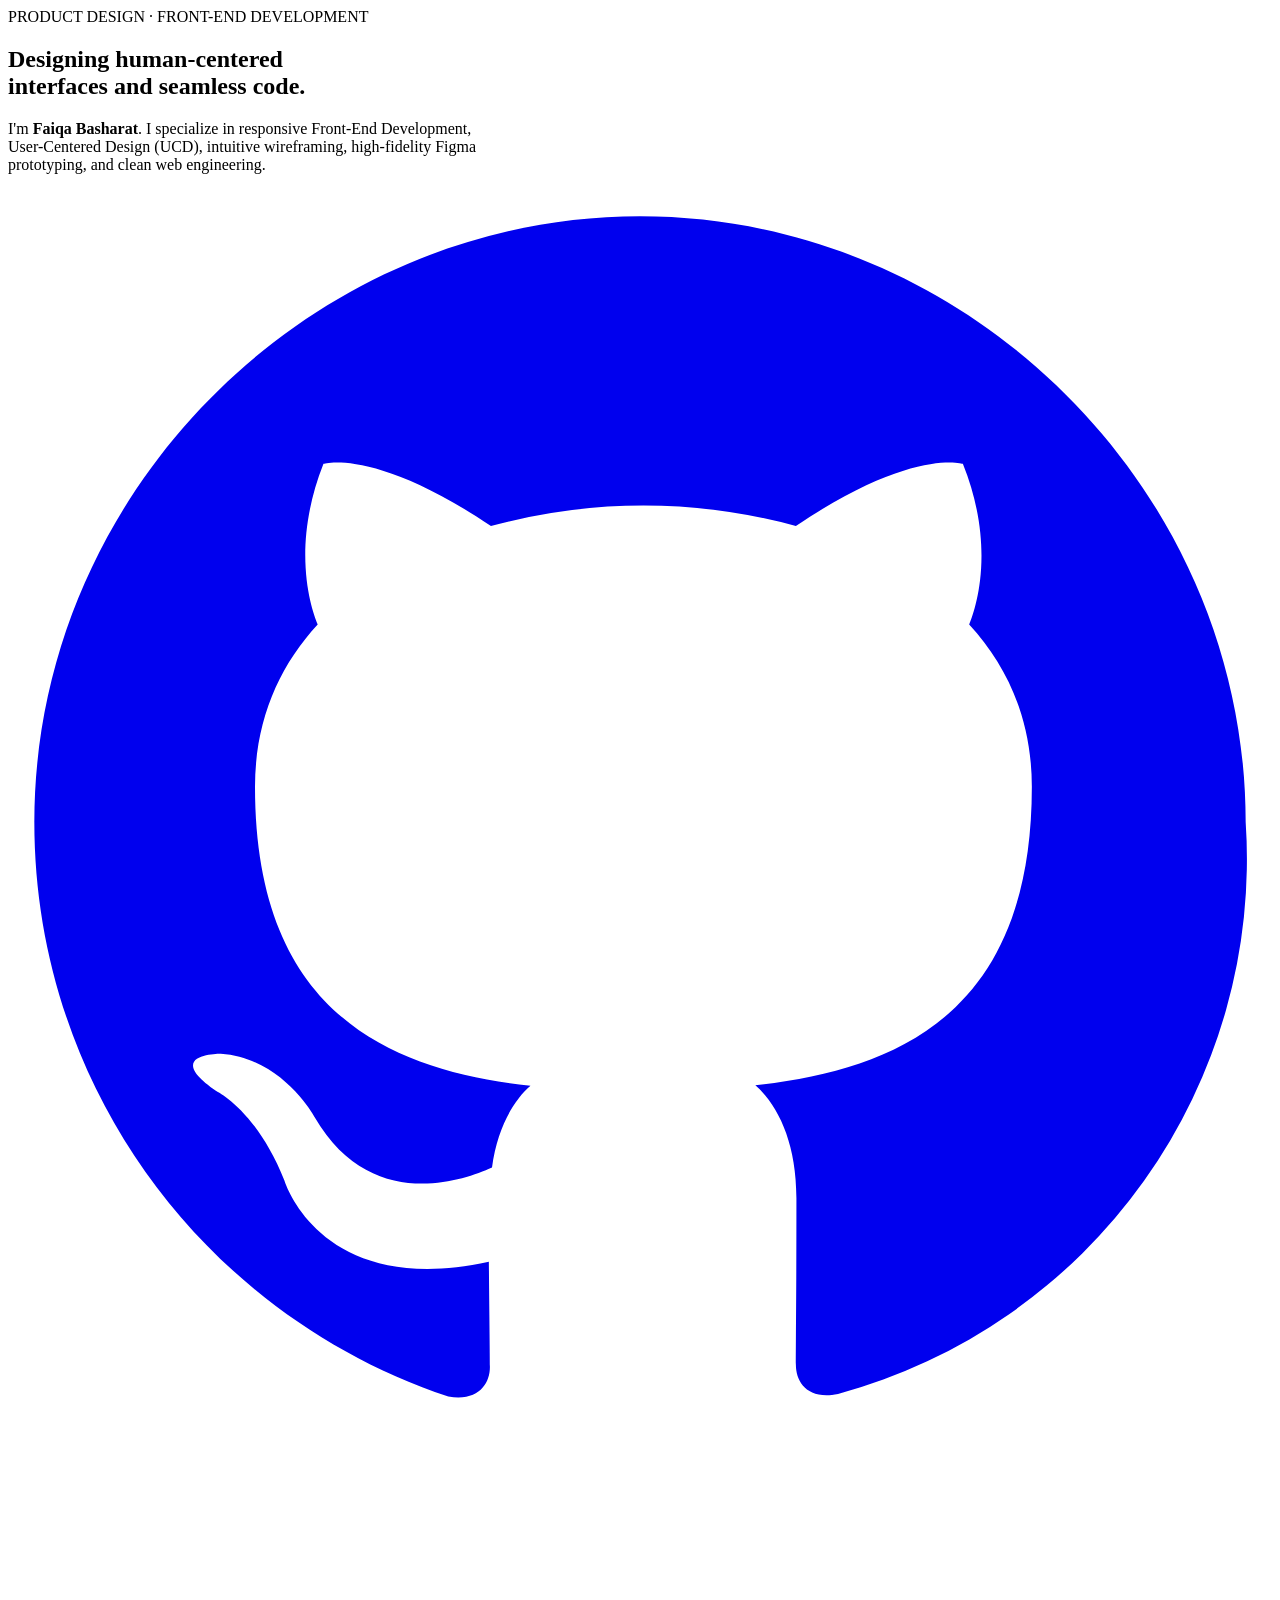
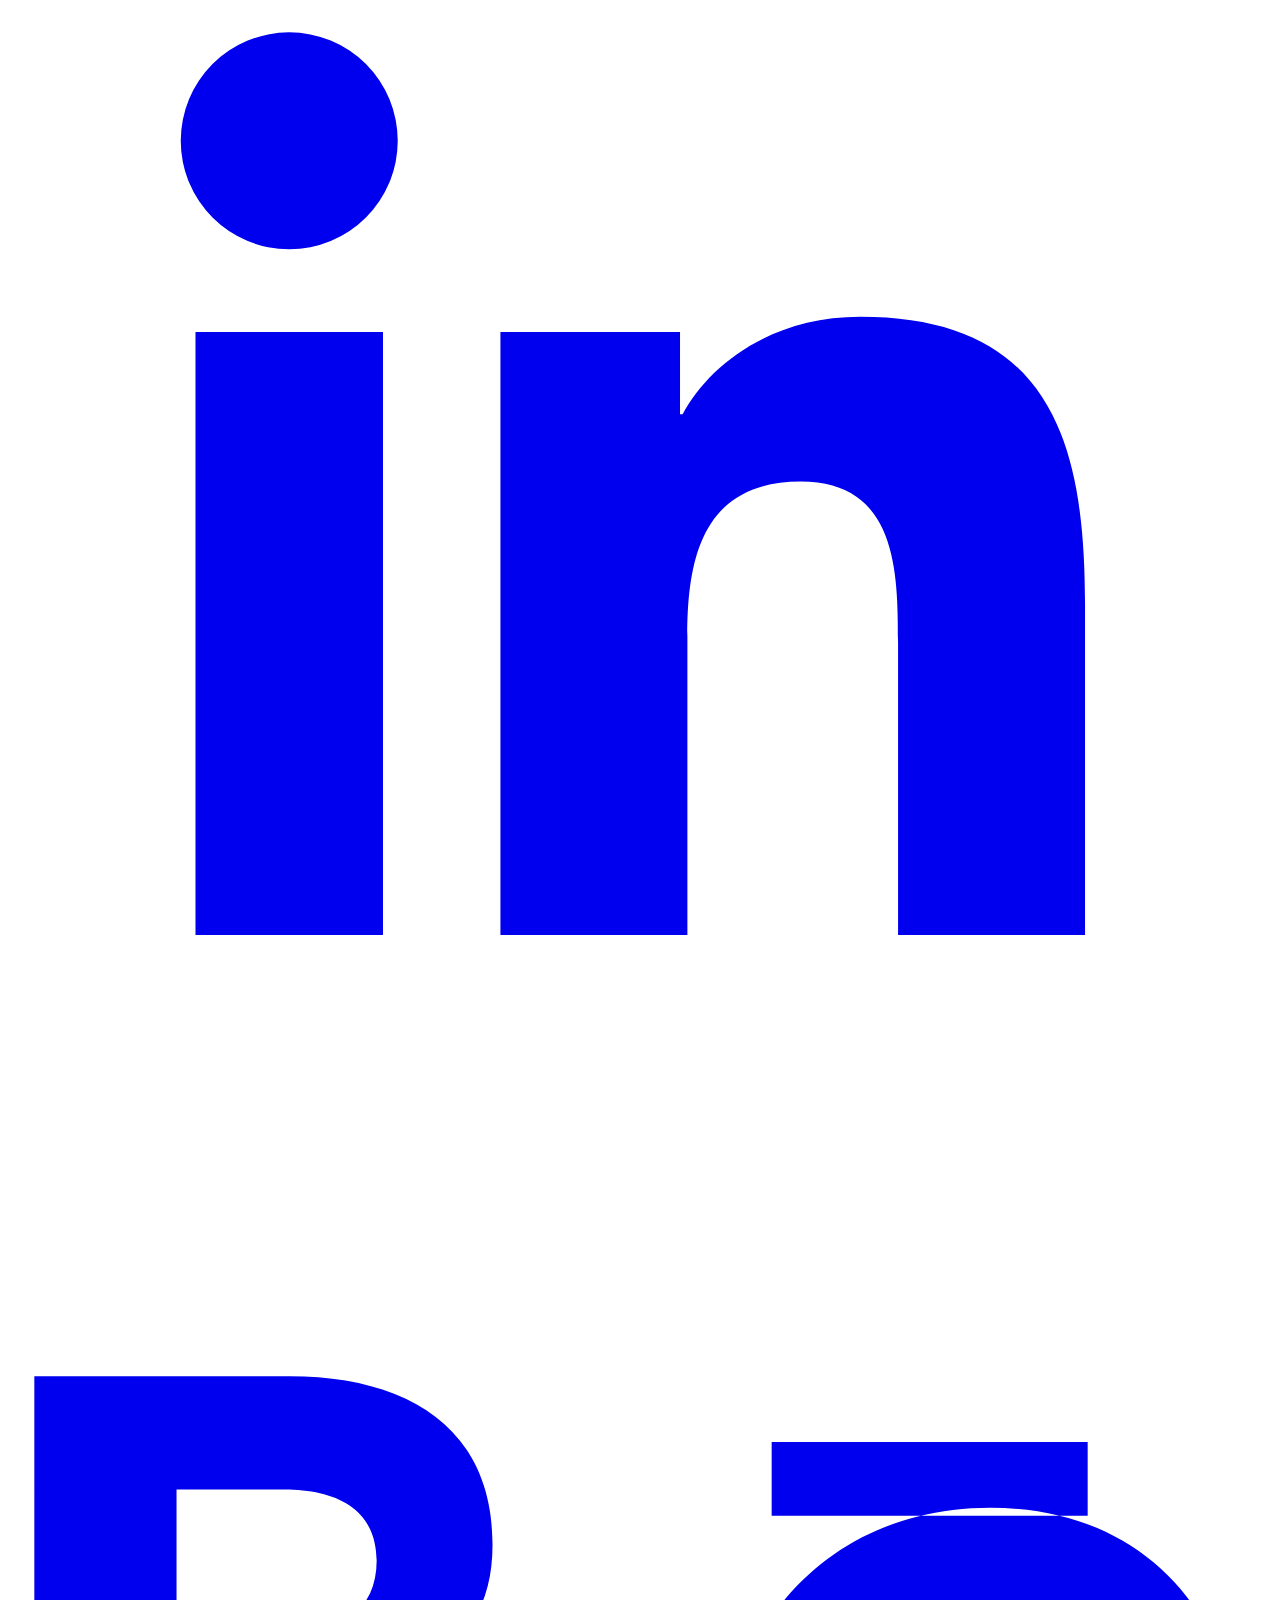
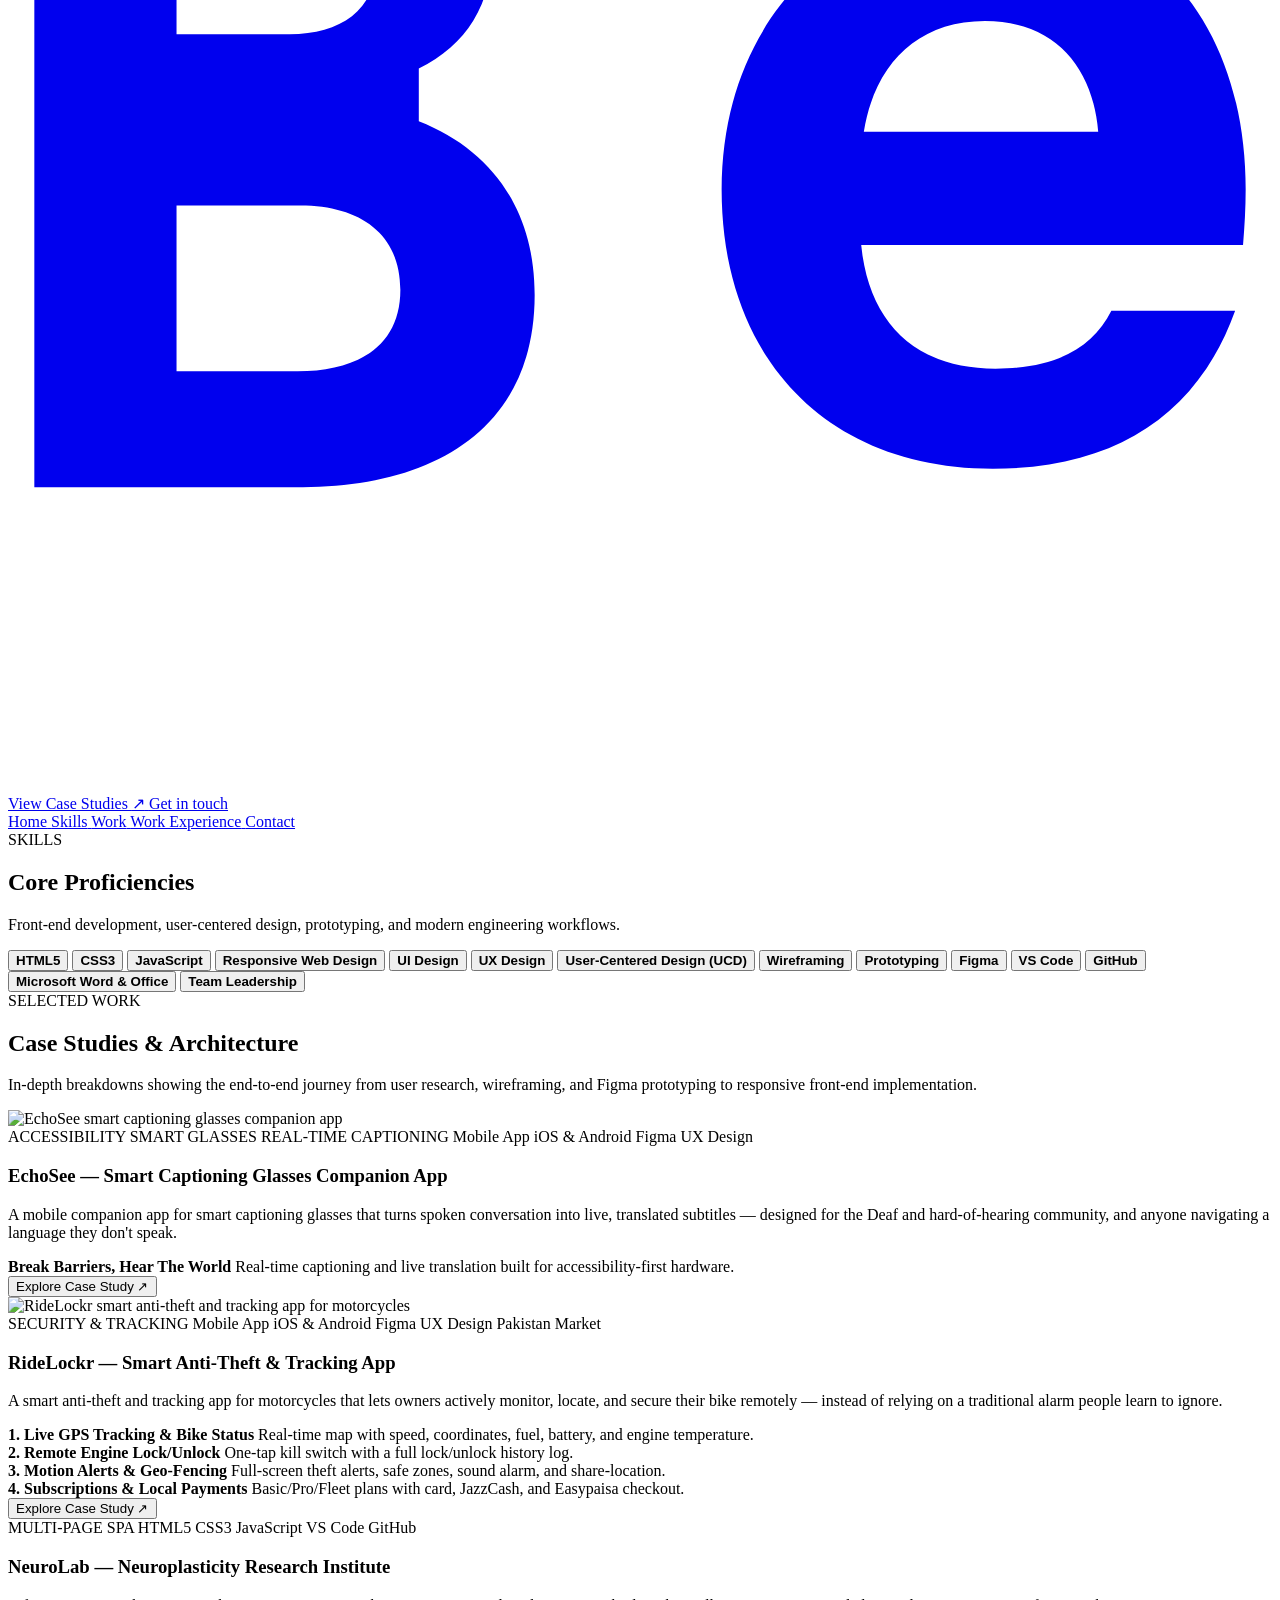
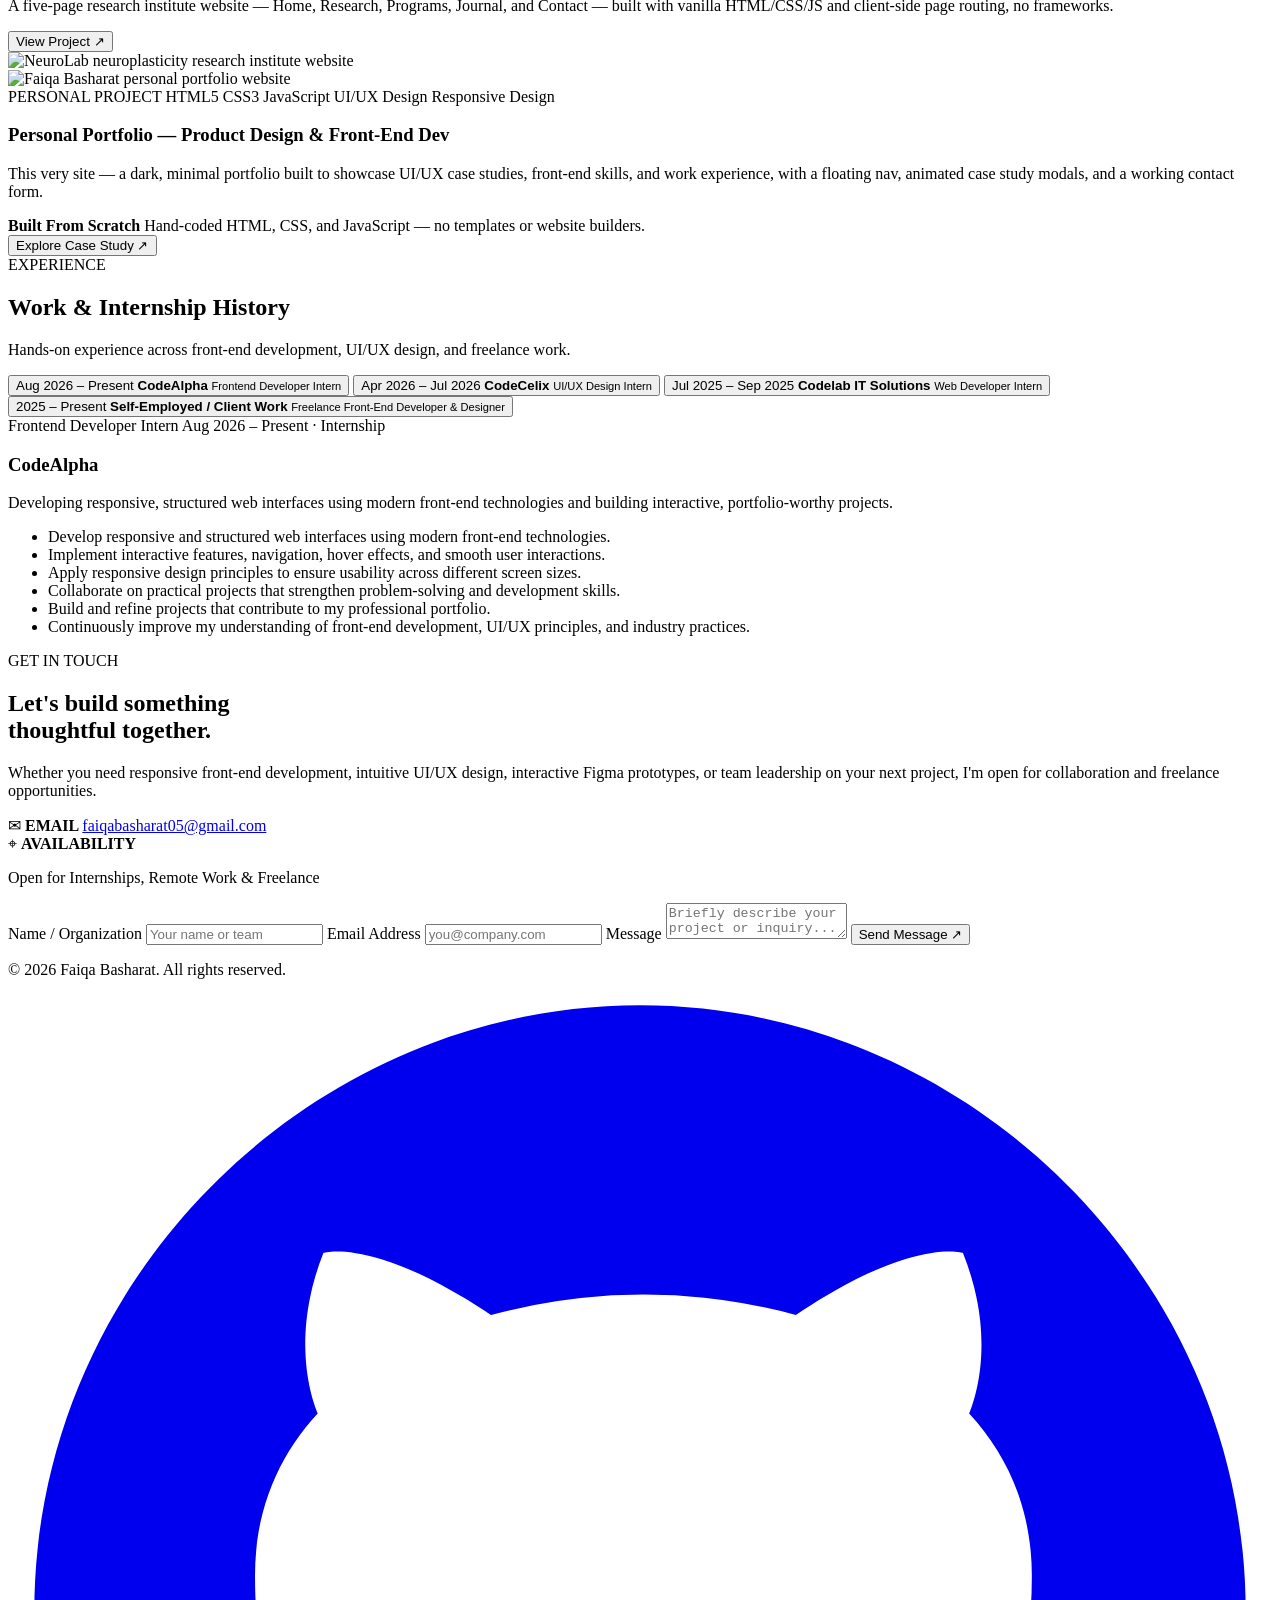
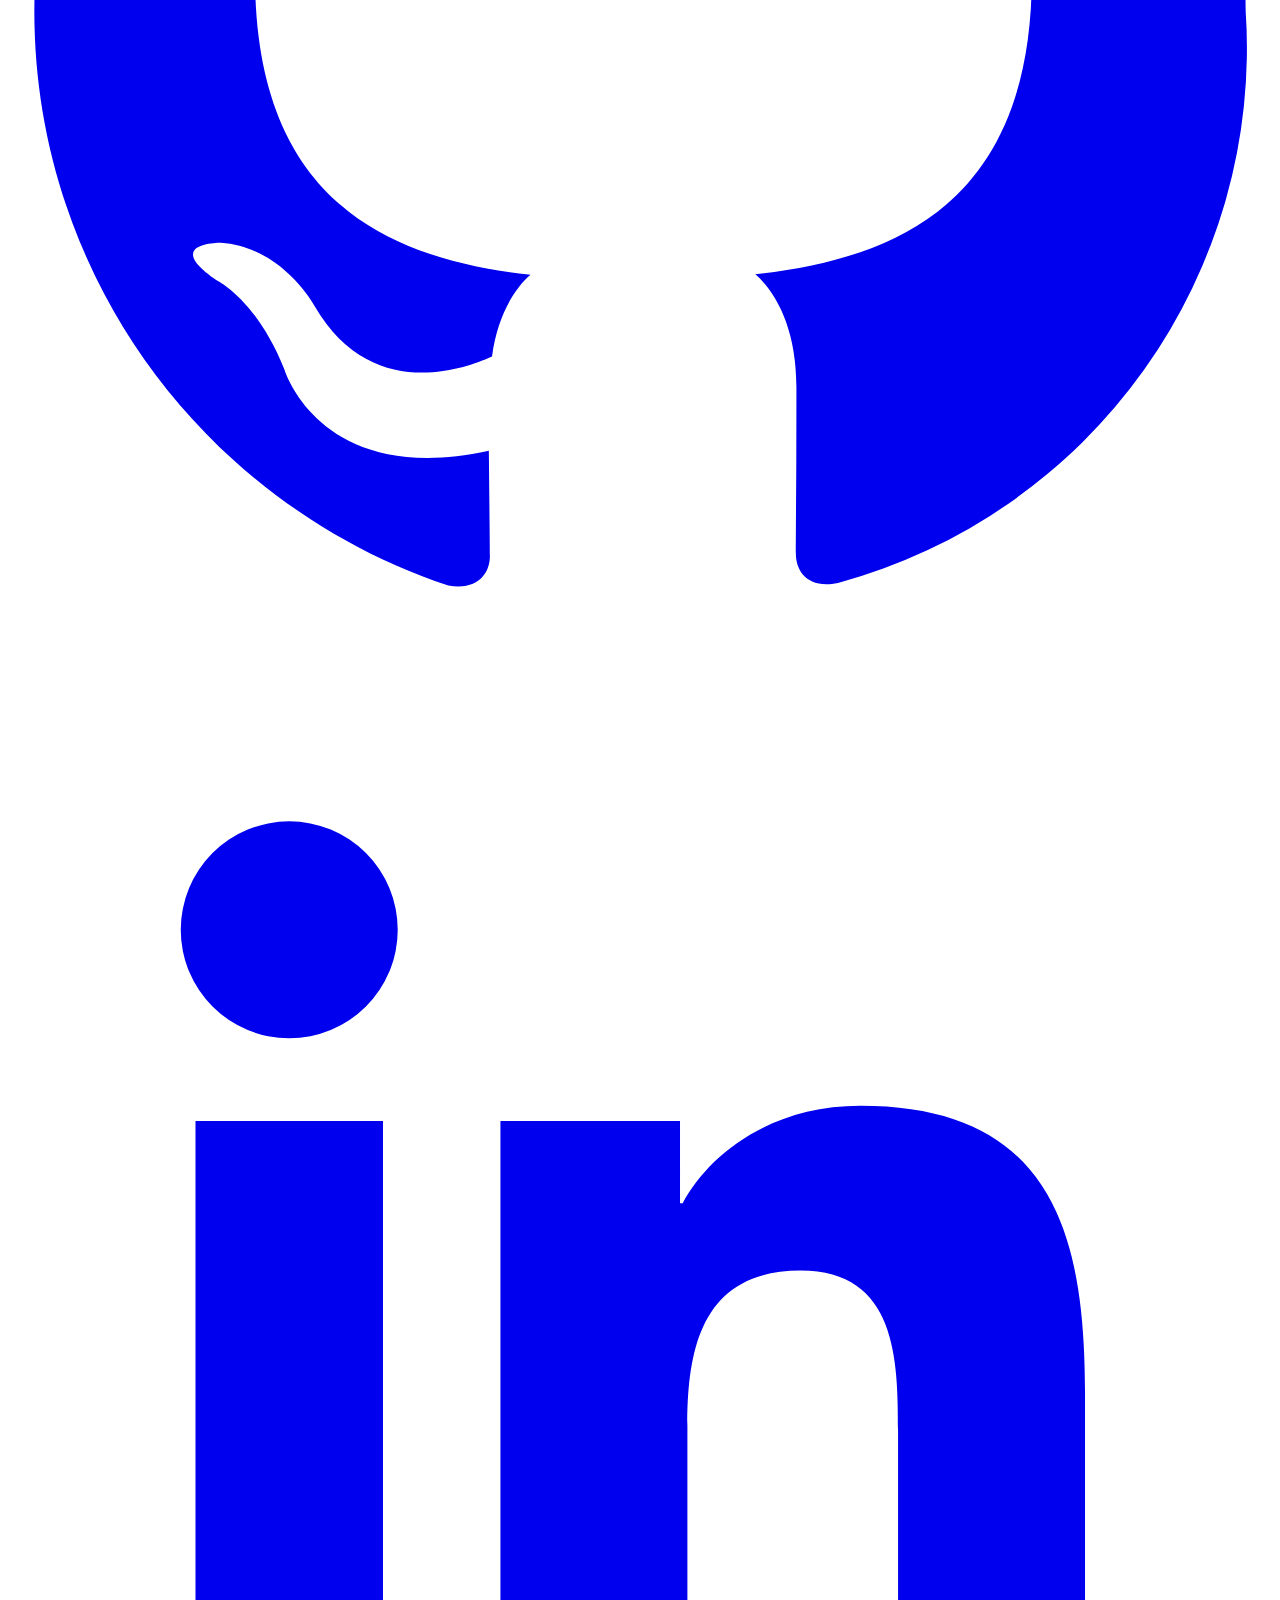
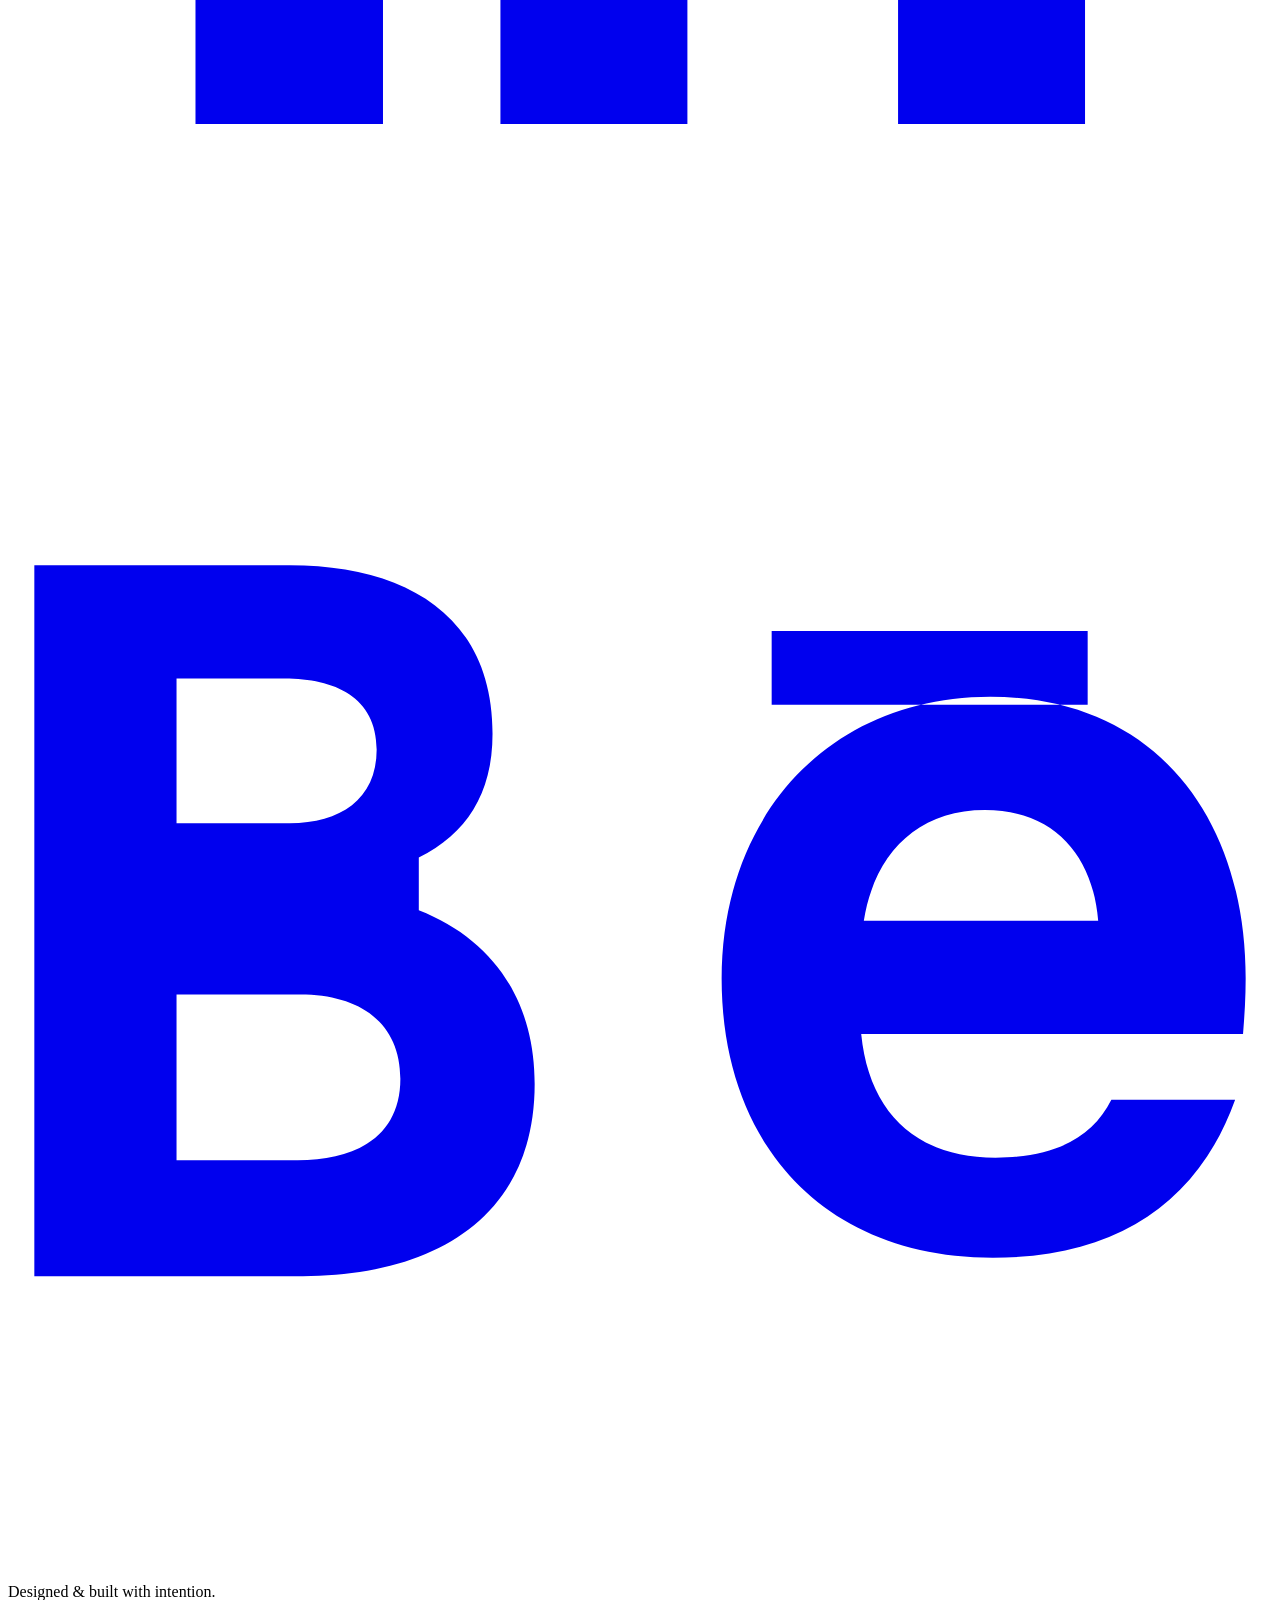
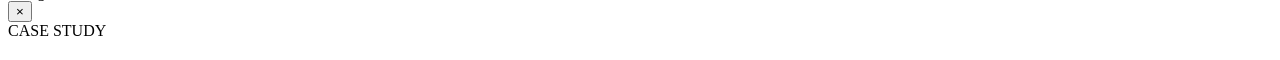
==== CodeAlpha_Portfolio/index.html @ 2dd430b4 "Add initial portfolio website structure Initial commit of the portfolio website, including sections " ====
<!DOCTYPE html>
<html lang="en">
<head>
  <meta charset="UTF-8">
  <meta name="viewport" content="width=device-width, initial-scale=1.0">

  <title>Faiqa Basharat — Product Designer & Front-End Developer</title>

  <meta
    name="description"
    content="Portfolio of Noor Fatima — human-centered interfaces and seamless code.">

  <link rel="preconnect" href="https://fonts.googleapis.com">
  <link rel="preconnect" href="https://fonts.gstatic.com" crossorigin>

  <link
    href="https://fonts.googleapis.com/css2?family=DM+Sans:wght@400;500;600;700&family=Playfair+Display:ital,wght@0,500;0,600;1,500;1,600&display=swap"
    rel="stylesheet"
  >

  <link rel="stylesheet" href="portfolio.css">
</head>

<body>

  <div class="grain"></div>

  <main>

    <section id="home" class="hero section">

      <div class="eyebrow">
        PRODUCT DESIGN · FRONT-END DEVELOPMENT
      </div>

      <h1>
        Designing human-centered<br>
        interfaces <span>and seamless code.</span>
      </h1>

      <p class="hero-copy">
        I'm <strong>Faiqa Basharat</strong>. I specialize in responsive Front-End Development,
        <br>
        User-Centered Design (UCD), intuitive wireframing, high-fidelity Figma
        <br>
        prototyping, and clean web engineering.
      </p>

      <!-- Social icons -->
      <div class="social-icons">

        <a href="https://github.com/Faiqa-Basharat" target="_blank" rel="noopener" aria-label="GitHub">
          <svg viewBox="0 0 24 24" fill="currentColor"><path d="M12 .5C5.73.5.5 5.73.5 12c0 5.08 3.29 9.39 7.86 10.91.58.1.79-.25.79-.56 0-.28-.01-1.02-.02-2-3.2.7-3.88-1.54-3.88-1.54-.53-1.34-1.29-1.7-1.29-1.7-1.05-.72.08-.71.08-.71 1.17.08 1.78 1.2 1.78 1.2 1.03 1.77 2.71 1.26 3.37.96.1-.75.4-1.26.73-1.55-2.55-.29-5.23-1.28-5.23-5.68 0-1.25.45-2.28 1.19-3.08-.12-.29-.52-1.46.11-3.05 0 0 .97-.31 3.18 1.18a11 11 0 0 1 5.79 0c2.2-1.49 3.17-1.18 3.17-1.18.64 1.59.24 2.76.12 3.05.74.8 1.19 1.83 1.19 3.08 0 4.41-2.69 5.38-5.25 5.67.41.36.78 1.06.78 2.14 0 1.55-.01 2.79-.01 3.17 0 .31.21.67.8.55A10.52 10.52 0 0 0 23.5 12c0-6.27-5.23-11.5-11.5-11.5z"/></svg>
        </a>

        <a href="www.linkedin.com/in/faiqa-basharat-179707362" target="_blank" rel="noopener" aria-label="LinkedIn">
          <svg viewBox="0 0 24 24" fill="currentColor"><path d="M20.45 20.45h-3.55v-5.57c0-1.33-.02-3.04-1.85-3.04-1.86 0-2.15 1.45-2.15 2.94v5.67H9.35V9h3.41v1.56h.05c.48-.9 1.64-1.85 3.37-1.85 3.6 0 4.27 2.37 4.27 5.45v6.29zM5.34 7.43a2.06 2.06 0 1 1 0-4.12 2.06 2.06 0 0 1 0 4.12zM7.12 20.45H3.56V9h3.56v11.45z"/></svg>
        </a>

        <a href="https://www.behance.net/faiqabasharat05" target="_blank" rel="noopener" aria-label="Behance">
          <svg viewBox="0 0 24 24" fill="currentColor"><path d="M7.8 10.3c.9-.45 1.4-1.2 1.4-2.35 0-2.25-1.65-3.2-3.85-3.2H.5v13.5h5.1c2.4 0 4.4-1.05 4.4-3.65 0-1.6-.8-2.75-2.2-3.3zM3.2 6.9h2.05c.95 0 1.75.35 1.75 1.35 0 .95-.7 1.4-1.65 1.4H3.2V6.9zm2.3 9.15H3.2v-3.15h2.35c1.15 0 1.9.55 1.9 1.6 0 1.1-.85 1.55-1.95 1.55zM23.5 12.6c0-3.1-1.75-5.35-4.85-5.35-3.05 0-5.1 2.25-5.1 5.35 0 3.15 1.95 5.3 5.15 5.3 2.35 0 3.9-1.05 4.6-3h-2.35c-.35.7-1.05 1.1-2.2 1.1-1.5 0-2.4-.85-2.55-2.35h7.25c.03-.35.05-.7.05-1.05zm-7.25-1.1c.2-1.25 1-2.1 2.3-2.1 1.35 0 2.05.9 2.15 2.1h-4.45zM14.5 6h6v1.4h-6z"/></svg>
        </a>

      </div>

      <div class="hero-actions">

        <a class="btn dark" href="#work">
          View Case Studies <span>↗</span>
        </a>

        <a class="btn light" href="#contact">
          Get in touch
        </a>

      </div>

      <!-- Floating navigation -->

      <div class="floating-nav">

        <a href="#home" class="nav-link active">
           <span>Home</span>
        </a>

        <a href="#skills" class="nav-link">
           <span>Skills</span>
        </a>

        <a href="#work" class="nav-link">
           <span>Work</span>
        </a>

        <a href="#experience" class="nav-link">
          <span>Work Experience</span>
        </a>

        <a href="#contact" class="nav-link">
           <span>Contact</span>
        </a>

        

      </div>

    </section>


    <!-- =========================
         SKILLS
    ========================== -->

    <section id="skills" class="section skills">

      <div class="section-head centered">

        <div class="eyebrow">
          SKILLS
        </div>

        <h2>
          Core Proficiencies
        </h2>

        <p>
          Front-end development, user-centered design,
          prototyping, and modern engineering workflows.
        </p>

      </div>


      <div class="skill-cloud">

        <button>
          
          <b>HTML5</b>
          
        </button>

        <button>
          
          <b>CSS3</b>
          
        </button>

        <button>
          
          <b>JavaScript</b>
          
        </button>

        <button>
          
          <b>Responsive Web Design</b>
         
        </button>

        <button>
          
          <b>UI Design</b>
          
        </button>

        <button>
          
          <b>UX Design</b>
          
        </button>

        <button>
          
          <b>User-Centered Design (UCD)</b>
          
        </button>

        <button>
          
          <b>Wireframing</b>
          
        </button>

        <button>
          
          <b>Prototyping</b>
          
        </button>

        <button>
          
          <b>Figma</b>
         
        </button>

        <button>
          
          <b>VS Code</b>
          
        </button>

        <button>
          
          <b>GitHub</b>
          
        </button>

        <button>
          
          <b>Microsoft Word & Office</b>
          
        </button>

        <button>
          
          <b>Team Leadership</b>
          
        </button>

      </div>

    </section>


    <!-- =========================
         WORK
    ========================== -->

    <section id="work" class="section work">

      <div class="section-head">

        <div>

          <div class="eyebrow">
            SELECTED WORK
          </div>

          <h2>
            Case Studies & Architecture
          </h2>

          <p>
            In-depth breakdowns showing the end-to-end journey from
            user research, wireframing, and Figma prototyping to
            responsive front-end implementation.
          </p>

        </div>

        </div>

      </div>


      <!-- ECHOSEE -->

      <article
        class="case-card"
        data-tags="uiux accessibility mobile"
      >

        <div class="case-image">

          <img
            src="echoosee(2).png"
            alt="EchoSee smart captioning glasses companion app"
          >

        </div>


        <div class="case-info">

          <div class="tag-row">

            <span>ACCESSIBILITY</span>
            <span>SMART GLASSES</span>
            <span>REAL-TIME CAPTIONING</span>
            <span>Mobile App</span>
            <span>iOS & Android</span>
            <span>Figma</span>
            <span>UX Design</span>

          </div>

          <h3>
            EchoSee — Smart Captioning Glasses Companion App
          </h3>

          <p>
            A mobile companion app for smart captioning glasses that
            turns spoken conversation into live, translated subtitles —
            designed for the Deaf and hard-of-hearing community, and
            anyone navigating a language they don't speak.
          </p>

          <div class="impact">

            <b>
              Break Barriers, Hear The World
            </b>

            <span>
              Real-time captioning and live translation built for
              accessibility-first hardware.
            </span>

          </div>

          <button
            class="case-btn"
            data-modal="echosee"
          >
            Explore Case Study ↗
          </button>

        </div>

      </article>


      <!-- RIDELOCKR -->

      <article
        class="case-card reverse"
        data-tags="uiux frontend security"
      >

        <div class="case-image">

          <img
            src="RideLockr(1).png"
            alt="RideLockr smart anti-theft and tracking app for motorcycles"
          >

        </div>


        <div class="case-info">

          <div class="tag-row">

            <span>SECURITY & TRACKING</span>
            <span>Mobile App</span>
            <span>iOS & Android</span>
            <span>Figma</span>
            <span>UX Design</span>
            <span>Pakistan Market</span>

          </div>

          <h3>
            RideLockr — Smart Anti-Theft & Tracking App
          </h3>

          <p>
            A smart anti-theft and tracking app for motorcycles that
            lets owners actively monitor, locate, and secure their
            bike remotely — instead of relying on a traditional
            alarm people learn to ignore.
          </p>


          <div class="steps">

            <div>

              <b>
                1. Live GPS Tracking & Bike Status
              </b>

              <span>
                Real-time map with speed, coordinates, fuel,
                battery, and engine temperature.
              </span>

            </div>

            <div>

              <b>
                2. Remote Engine Lock/Unlock
              </b>

              <span>
                One-tap kill switch with a full lock/unlock
                history log.
              </span>

            </div>

            <div>

              <b>
                3. Motion Alerts & Geo-Fencing
              </b>

              <span>
                Full-screen theft alerts, safe zones, sound
                alarm, and share-location.
              </span>

            </div>

            <div>

              <b>
                4. Subscriptions & Local Payments
              </b>

              <span>
                Basic/Pro/Fleet plans with card, JazzCash, and
                Easypaisa checkout.
              </span>

            </div>

          </div>


          <button
            class="case-btn"
            data-modal="ridelockr"
          >
            Explore Case Study ↗
          </button>

        </div>

      </article>


      <!-- NEUROLAB -->

      <article
        class="case-card compact"
        data-tags="frontend spa"
      >

        <div class="case-info wide">

          <div class="tag-row">

            <span>MULTI-PAGE SPA</span>
            <span>HTML5</span>
            <span>CSS3</span>
            <span>JavaScript</span>
            <span>VS Code</span>
            <span>GitHub</span>

          </div>

          <h3>
            NeuroLab — Neuroplasticity Research Institute
          </h3>

          <p>
            A five-page research institute website — Home, Research,
            Programs, Journal, and Contact — built with vanilla
            HTML/CSS/JS and client-side page routing, no frameworks.
          </p>

          <button
            class="case-btn"
            data-modal="neurolab"
          >
            View Project ↗
          </button>

        </div>


        <div class="mini-preview">

          <img
            src="neuro.png"
            alt="NeuroLab neuroplasticity research institute website"
          >

        </div>

      </article>


      <!-- PERSONAL PORTFOLIO -->

      <article
        class="case-card"
        data-tags="uiux frontend personal"
      >

        <div class="case-image">

          <img
            src="portfolio.png"
            alt="Faiqa Basharat personal portfolio website"
          >

        </div>


        <div class="case-info">

          <div class="tag-row">

            <span>PERSONAL PROJECT</span>
            <span>HTML5</span>
            <span>CSS3</span>
            <span>JavaScript</span>
            <span>UI/UX Design</span>
            <span>Responsive Design</span>

          </div>

          <h3>
            Personal Portfolio — Product Design & Front-End Dev
          </h3>

          <p>
            This very site — a dark, minimal portfolio built to
            showcase UI/UX case studies, front-end skills, and
            work experience, with a floating nav, animated case
            study modals, and a working contact form.
          </p>

          <div class="impact">

            <b>
              Built From Scratch
            </b>

            <span>
              Hand-coded HTML, CSS, and JavaScript — no
              templates or website builders.
            </span>

          </div>

          <button
            class="case-btn"
            data-modal="portfolio"
          >
            Explore Case Study ↗
          </button>

        </div>

      </article>

    </section>


    <!-- =========================
         EXPERIENCE
    ========================== -->

    <section
      id="experience"
      class="section experience"
    >

      <div class="section-head centered">

        <div class="eyebrow">
          EXPERIENCE
        </div>

        <h2>
          Work & Internship History
        </h2>

        <p>
          Hands-on experience across front-end development,
          UI/UX design, and freelance work.
        </p>

      </div>


      <div class="experience-grid">

        <div class="timeline">

          <button
            class="job active"
            data-job="codealpha"
          >
            <span>Aug 2026 – Present</span>
            <b>CodeAlpha</b>
            <small>
              Frontend Developer Intern
            </small>
          </button>


          <button
            class="job"
            data-job="codecelix"
          >
            <span>Apr 2026 – Jul 2026</span>
            <b>CodeCelix</b>
            <small>
              UI/UX Design Intern
            </small>
          </button>


          <button
            class="job"
            data-job="codelab"
          >
            <span>Jul 2025 – Sep 2025</span>
            <b>Codelab IT Solutions</b>
            <small>
              Web Developer Intern
            </small>
          </button>


          <button
            class="job"
            data-job="freelance"
          >
            <span>2025 – Present</span>
            <b>Self-Employed / Client Work</b>
            <small>
              Freelance Front-End Developer & Designer
            </small>
          </button>

        </div>


        <div
          class="job-detail"
          id="jobDetail"
        >

          <div class="detail-top">

            <span>
              Frontend Developer Intern
            </span>

            <span>
              Aug 2026 – Present · Internship
            </span>

          </div>

          <h3>
            CodeAlpha
          </h3>

          <p>
            Developing responsive, structured web interfaces using
            modern front-end technologies and building interactive,
            portfolio-worthy projects.
          </p>

          <ul>

            <li>
              Develop responsive and structured web interfaces
              using modern front-end technologies.
            </li>

            <li>
              Implement interactive features, navigation, hover
              effects, and smooth user interactions.
            </li>

            <li>
              Apply responsive design principles to ensure
              usability across different screen sizes.
            </li>

            <li>
              Collaborate on practical projects that strengthen
              problem-solving and development skills.
            </li>

            <li>
              Build and refine projects that contribute to my
              professional portfolio.
            </li>

            <li>
              Continuously improve my understanding of front-end
              development, UI/UX principles, and industry practices.
            </li>

          </ul>

        </div>

      </div>

    </section>


    <!-- =========================
         CONTACT
    ========================== -->

    <section
      id="contact"
      class="section contact"
    >

      <div class="contact-copy">

        <div class="eyebrow">
          GET IN TOUCH
        </div>

        <h2>
          Let's build something
          <br>
          <span>thoughtful together.</span>
        </h2>

        <p>
          Whether you need responsive front-end development,
          intuitive UI/UX design, interactive Figma prototypes,
          or team leadership on your next project, I'm open
          for collaboration and freelance opportunities.
        </p>


        <div class="contact-cards">

          <div>

            <span>✉</span>

            <b>
              EMAIL
            </b>

            <a href="mailto:faiqabasharat05@gmail.com">
              faiqabasharat05@gmail.com
            </a>

          </div>


          <div>

            <span>⌖</span>

            <b>
              AVAILABILITY
            </b>

            <p>
              Open for Internships, Remote Work & Freelance
            </p>

          </div>

        </div>

      </div>


      <form
        class="contact-form"
        id="contactForm"
      >

        <label>

          Name / Organization

          <input
            required
            name="name"
            placeholder="Your name or team"
          >

        </label>


        <label>

          Email Address

          <input
            required
            type="email"
            name="email"
            placeholder="you@company.com"
          >

        </label>


        <label>

          Message

          <textarea
            required
            name="message"
            placeholder="Briefly describe your project or inquiry..."
          ></textarea>

        </label>


        <button
          class="send"
          type="submit"
        >
          Send Message ↗
        </button>

        <p
          class="form-note"
          id="formNote"
        ></p>

      </form>

    </section>


    <!-- =========================
         FOOTER
    ========================== -->

    <footer>

      <span>
        © 2026 Faiqa Basharat. All rights reserved.
      </span>

      <div class="footer-socials">

        <a href="https://github.com/" target="_blank" rel="noopener" aria-label="GitHub">
          <svg viewBox="0 0 24 24" fill="currentColor"><path d="M12 .5C5.73.5.5 5.73.5 12c0 5.08 3.29 9.39 7.86 10.91.58.1.79-.25.79-.56 0-.28-.01-1.02-.02-2-3.2.7-3.88-1.54-3.88-1.54-.53-1.34-1.29-1.7-1.29-1.7-1.05-.72.08-.71.08-.71 1.17.08 1.78 1.2 1.78 1.2 1.03 1.77 2.71 1.26 3.37.96.1-.75.4-1.26.73-1.55-2.55-.29-5.23-1.28-5.23-5.68 0-1.25.45-2.28 1.19-3.08-.12-.29-.52-1.46.11-3.05 0 0 .97-.31 3.18 1.18a11 11 0 0 1 5.79 0c2.2-1.49 3.17-1.18 3.17-1.18.64 1.59.24 2.76.12 3.05.74.8 1.19 1.83 1.19 3.08 0 4.41-2.69 5.38-5.25 5.67.41.36.78 1.06.78 2.14 0 1.55-.01 2.79-.01 3.17 0 .31.21.67.8.55A10.52 10.52 0 0 0 23.5 12c0-6.27-5.23-11.5-11.5-11.5z"/></svg>
        </a>

        <a href="https://www.linkedin.com/" target="_blank" rel="noopener" aria-label="LinkedIn">
          <svg viewBox="0 0 24 24" fill="currentColor"><path d="M20.45 20.45h-3.55v-5.57c0-1.33-.02-3.04-1.85-3.04-1.86 0-2.15 1.45-2.15 2.94v5.67H9.35V9h3.41v1.56h.05c.48-.9 1.64-1.85 3.37-1.85 3.6 0 4.27 2.37 4.27 5.45v6.29zM5.34 7.43a2.06 2.06 0 1 1 0-4.12 2.06 2.06 0 0 1 0 4.12zM7.12 20.45H3.56V9h3.56v11.45z"/></svg>
        </a>

        <a href="https://www.behance.net/" target="_blank" rel="noopener" aria-label="Behance">
          <svg viewBox="0 0 24 24" fill="currentColor"><path d="M7.8 10.3c.9-.45 1.4-1.2 1.4-2.35 0-2.25-1.65-3.2-3.85-3.2H.5v13.5h5.1c2.4 0 4.4-1.05 4.4-3.65 0-1.6-.8-2.75-2.2-3.3zM3.2 6.9h2.05c.95 0 1.75.35 1.75 1.35 0 .95-.7 1.4-1.65 1.4H3.2V6.9zm2.3 9.15H3.2v-3.15h2.35c1.15 0 1.9.55 1.9 1.6 0 1.1-.85 1.55-1.95 1.55zM23.5 12.6c0-3.1-1.75-5.35-4.85-5.35-3.05 0-5.1 2.25-5.1 5.35 0 3.15 1.95 5.3 5.15 5.3 2.35 0 3.9-1.05 4.6-3h-2.35c-.35.7-1.05 1.1-2.2 1.1-1.5 0-2.4-.85-2.55-2.35h7.25c.03-.35.05-.7.05-1.05zm-7.25-1.1c.2-1.25 1-2.1 2.3-2.1 1.35 0 2.05.9 2.15 2.1h-4.45zM14.5 6h6v1.4h-6z"/></svg>
        </a>

      </div>

      <span>
        Designed & built with intention.
      </span>

    </footer>

  </main>


  <!-- =========================
       CASE STUDY MODAL
  ========================== -->

  <div
    class="modal"
    id="modal"
  >

    <div class="modal-box">

      <button
        class="modal-close"
        id="modalClose"
      >
        ×
      </button>

      <div class="eyebrow">
        CASE STUDY
      </div>

      <h2 id="modalTitle"></h2>

      <p id="modalText"></p>

      <div id="modalBody"></div>

    </div>

  </div>


  <script src="portfolio.js"></script>

</body>
</html>
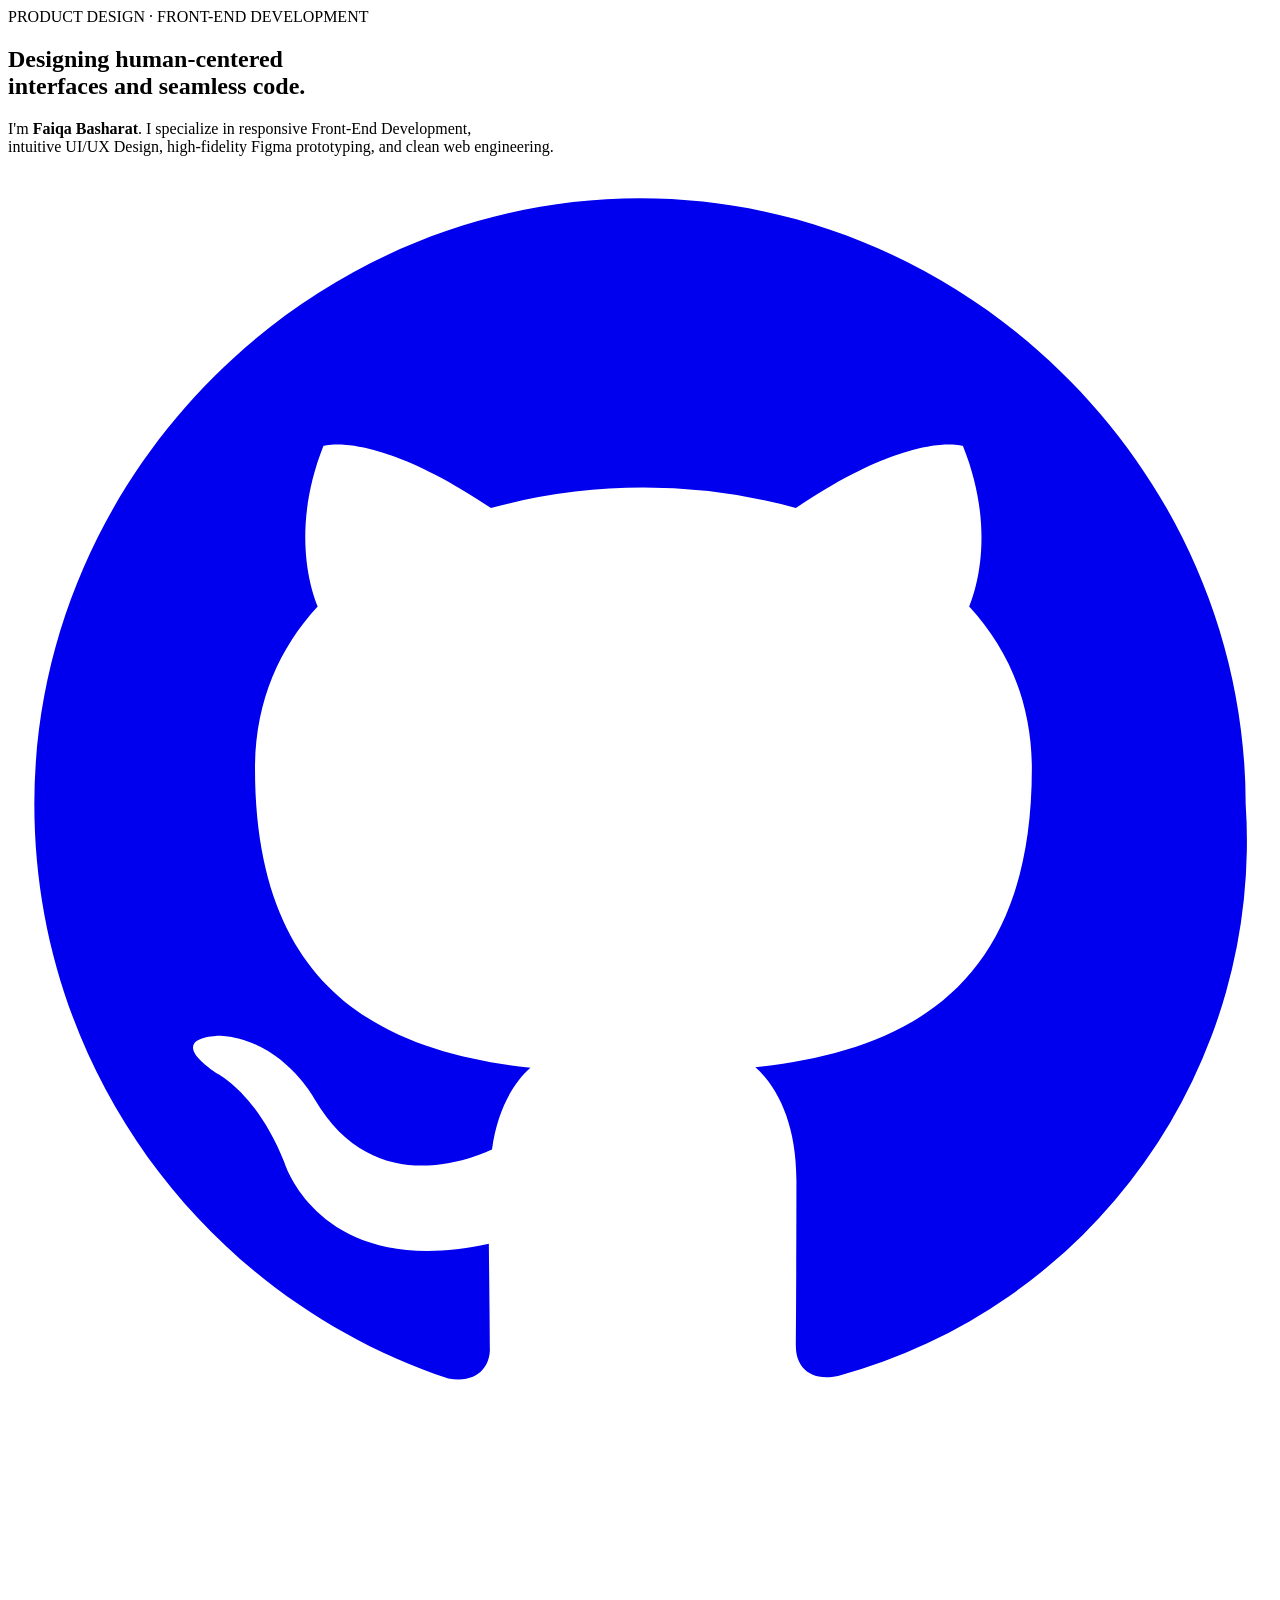
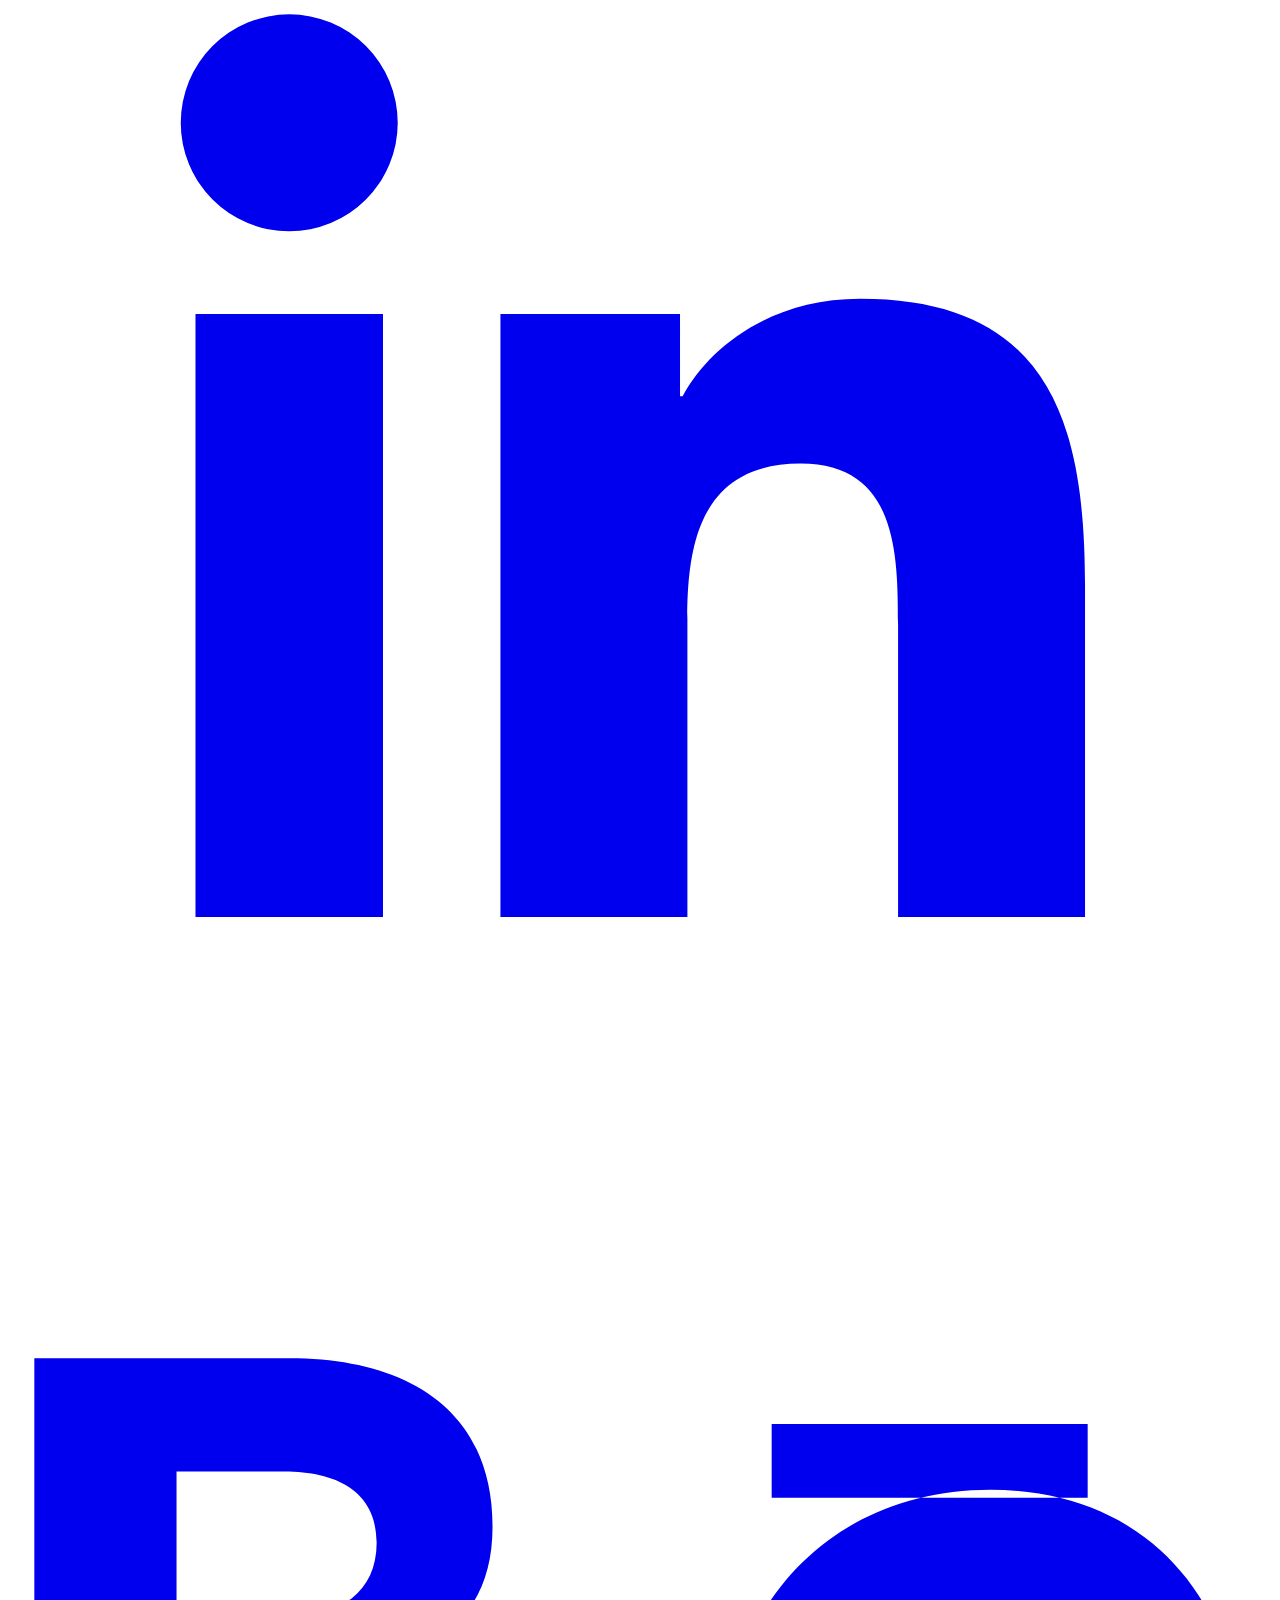
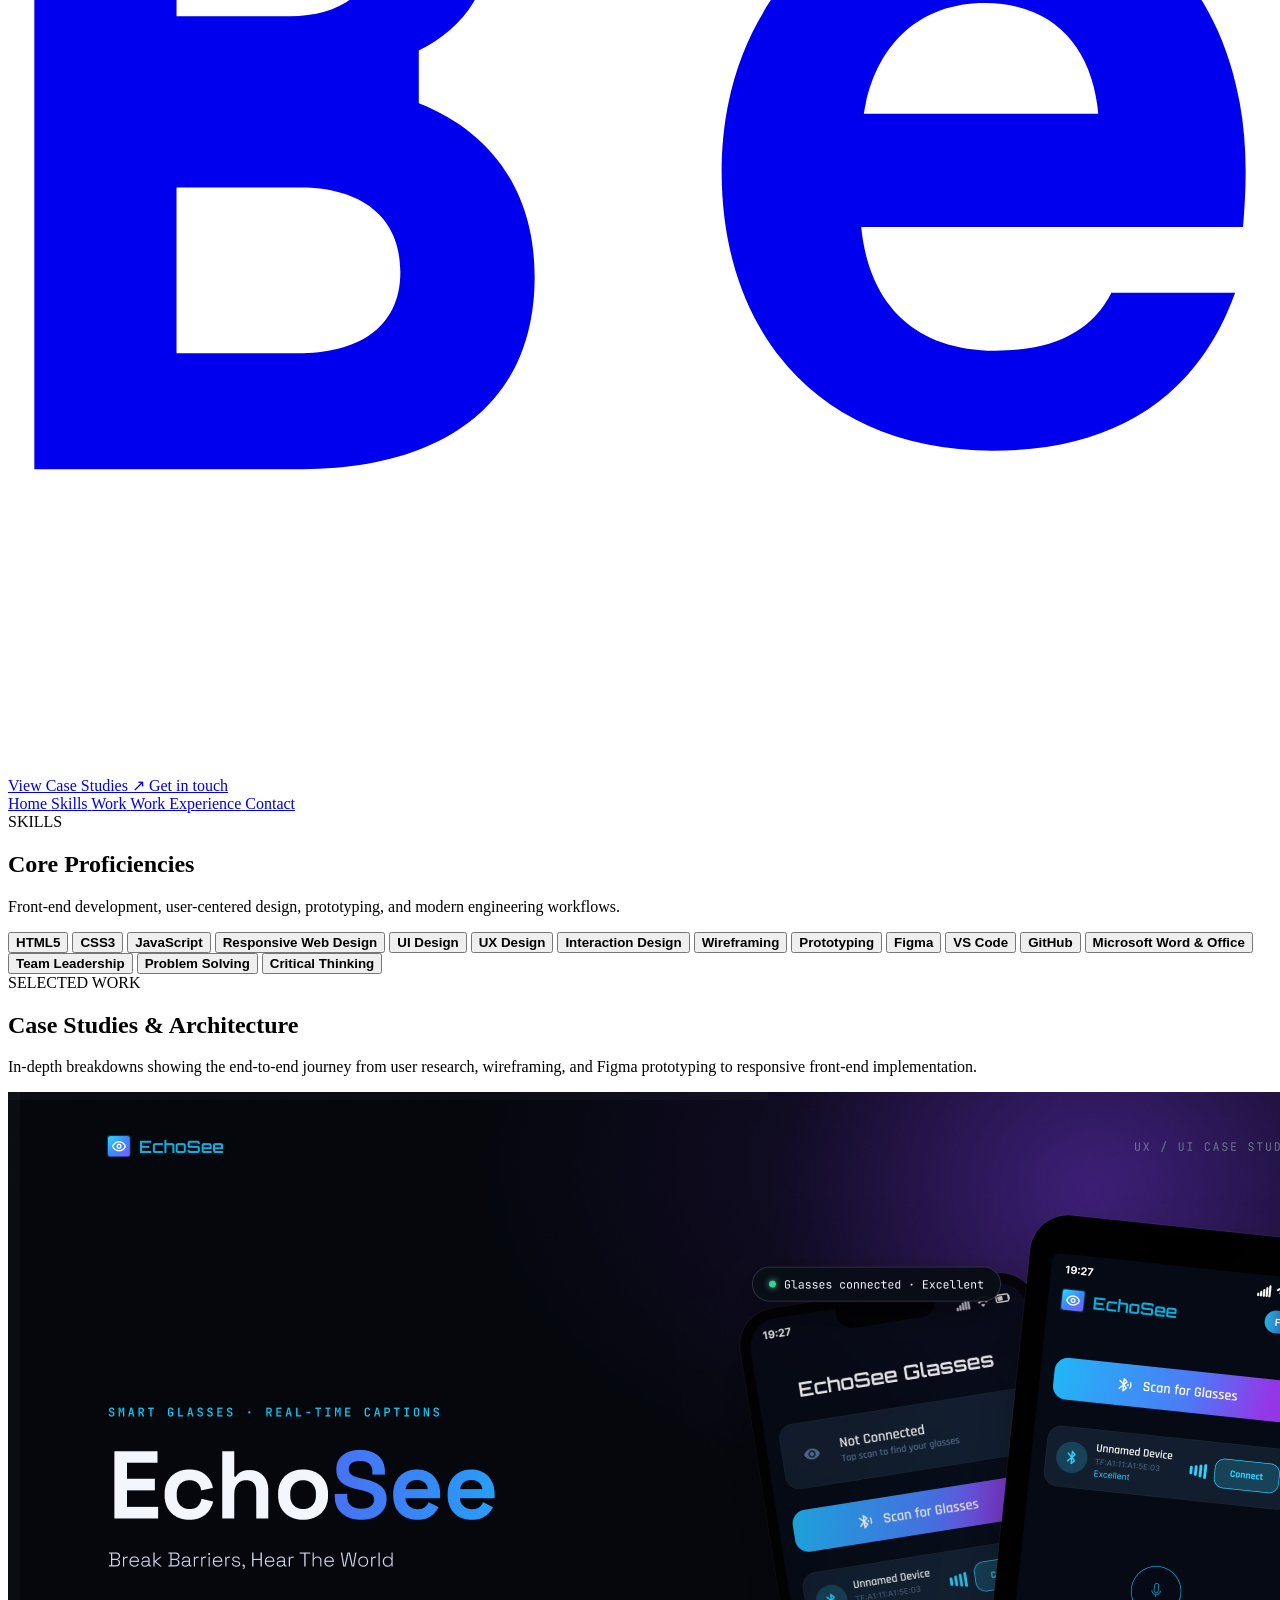
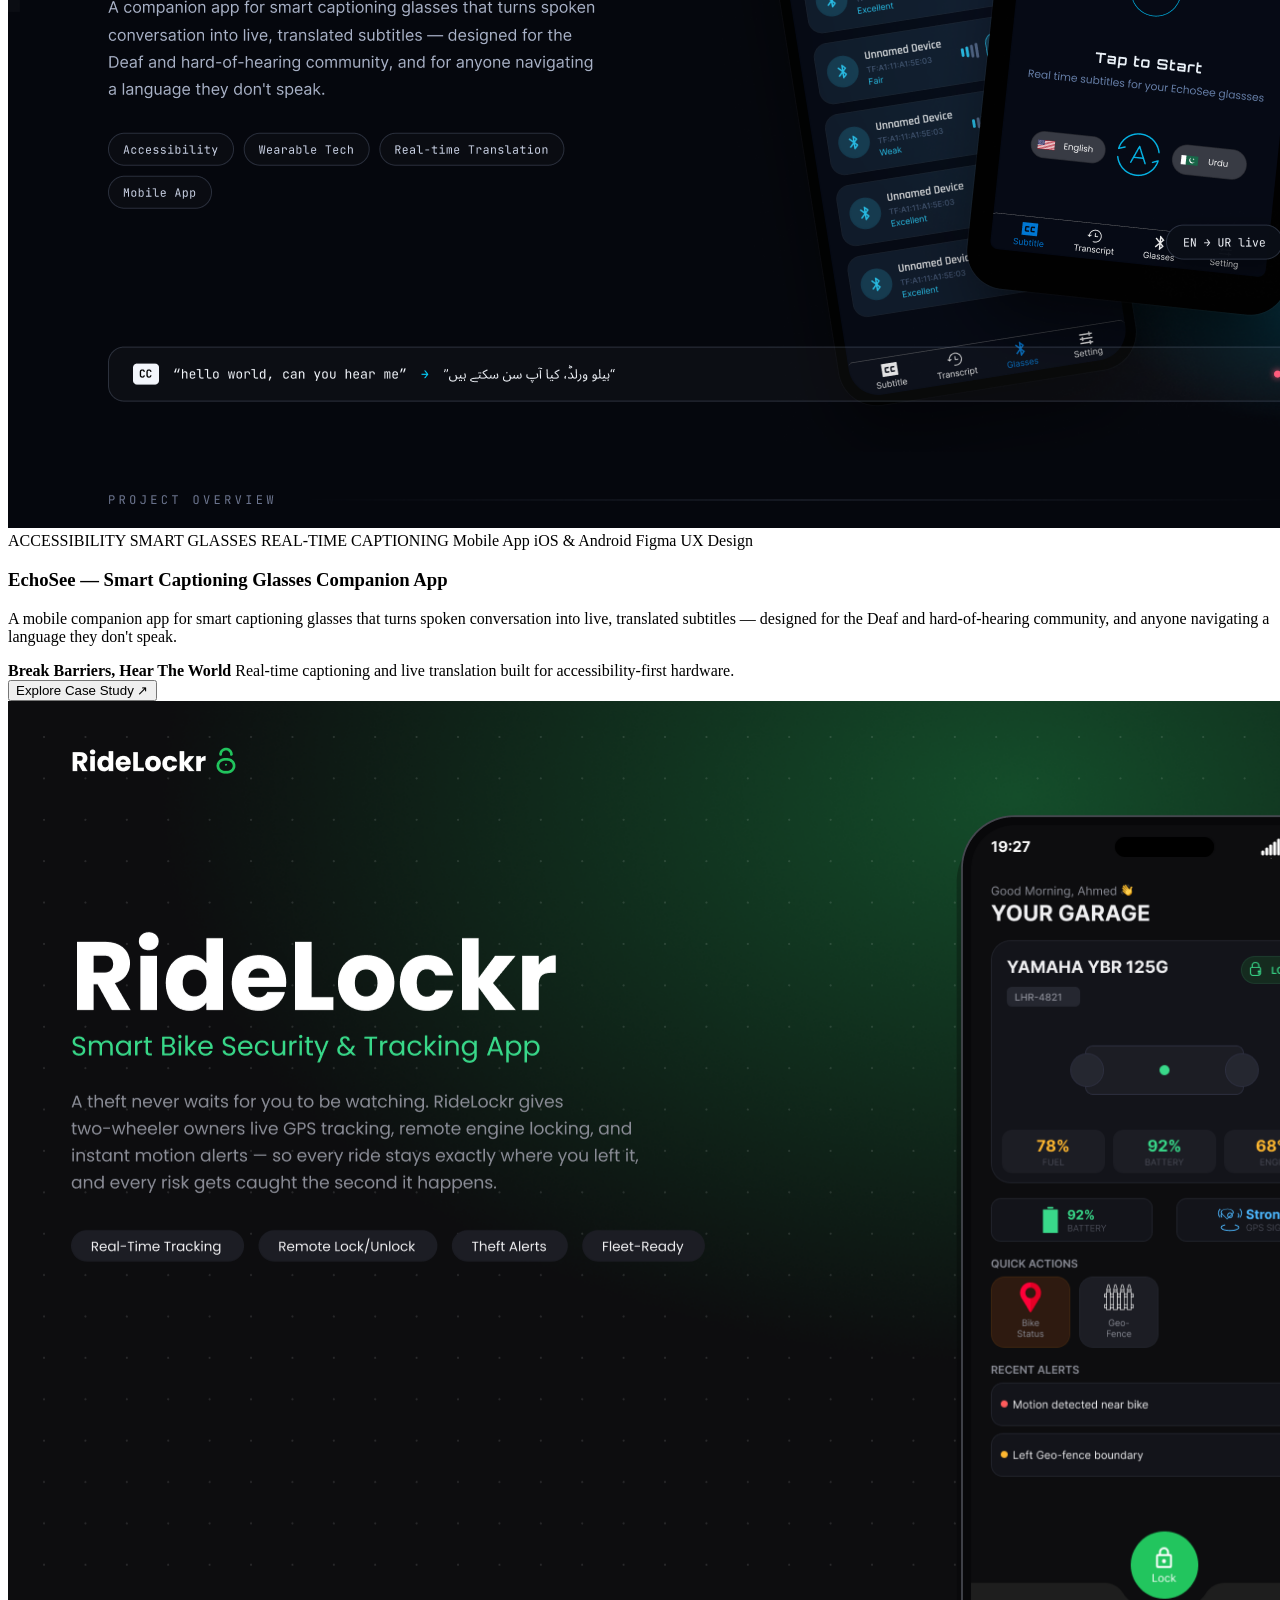
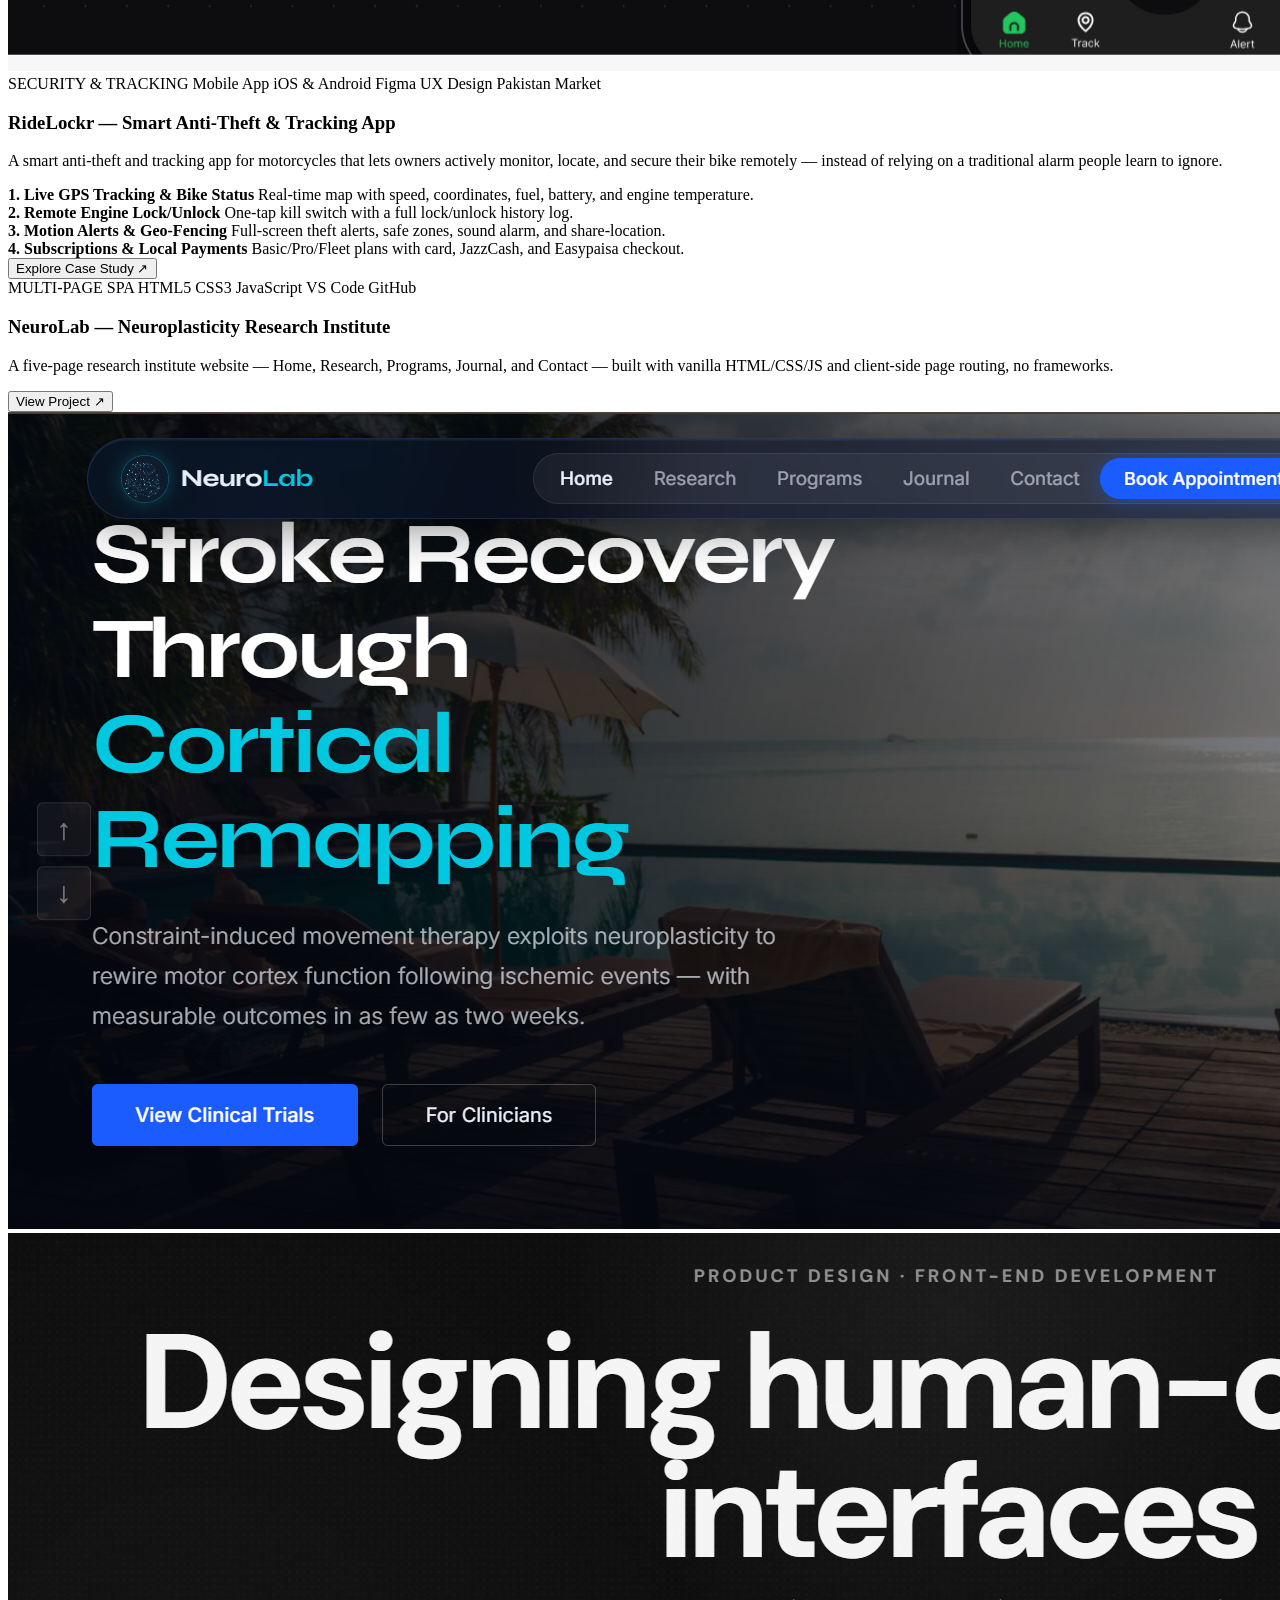
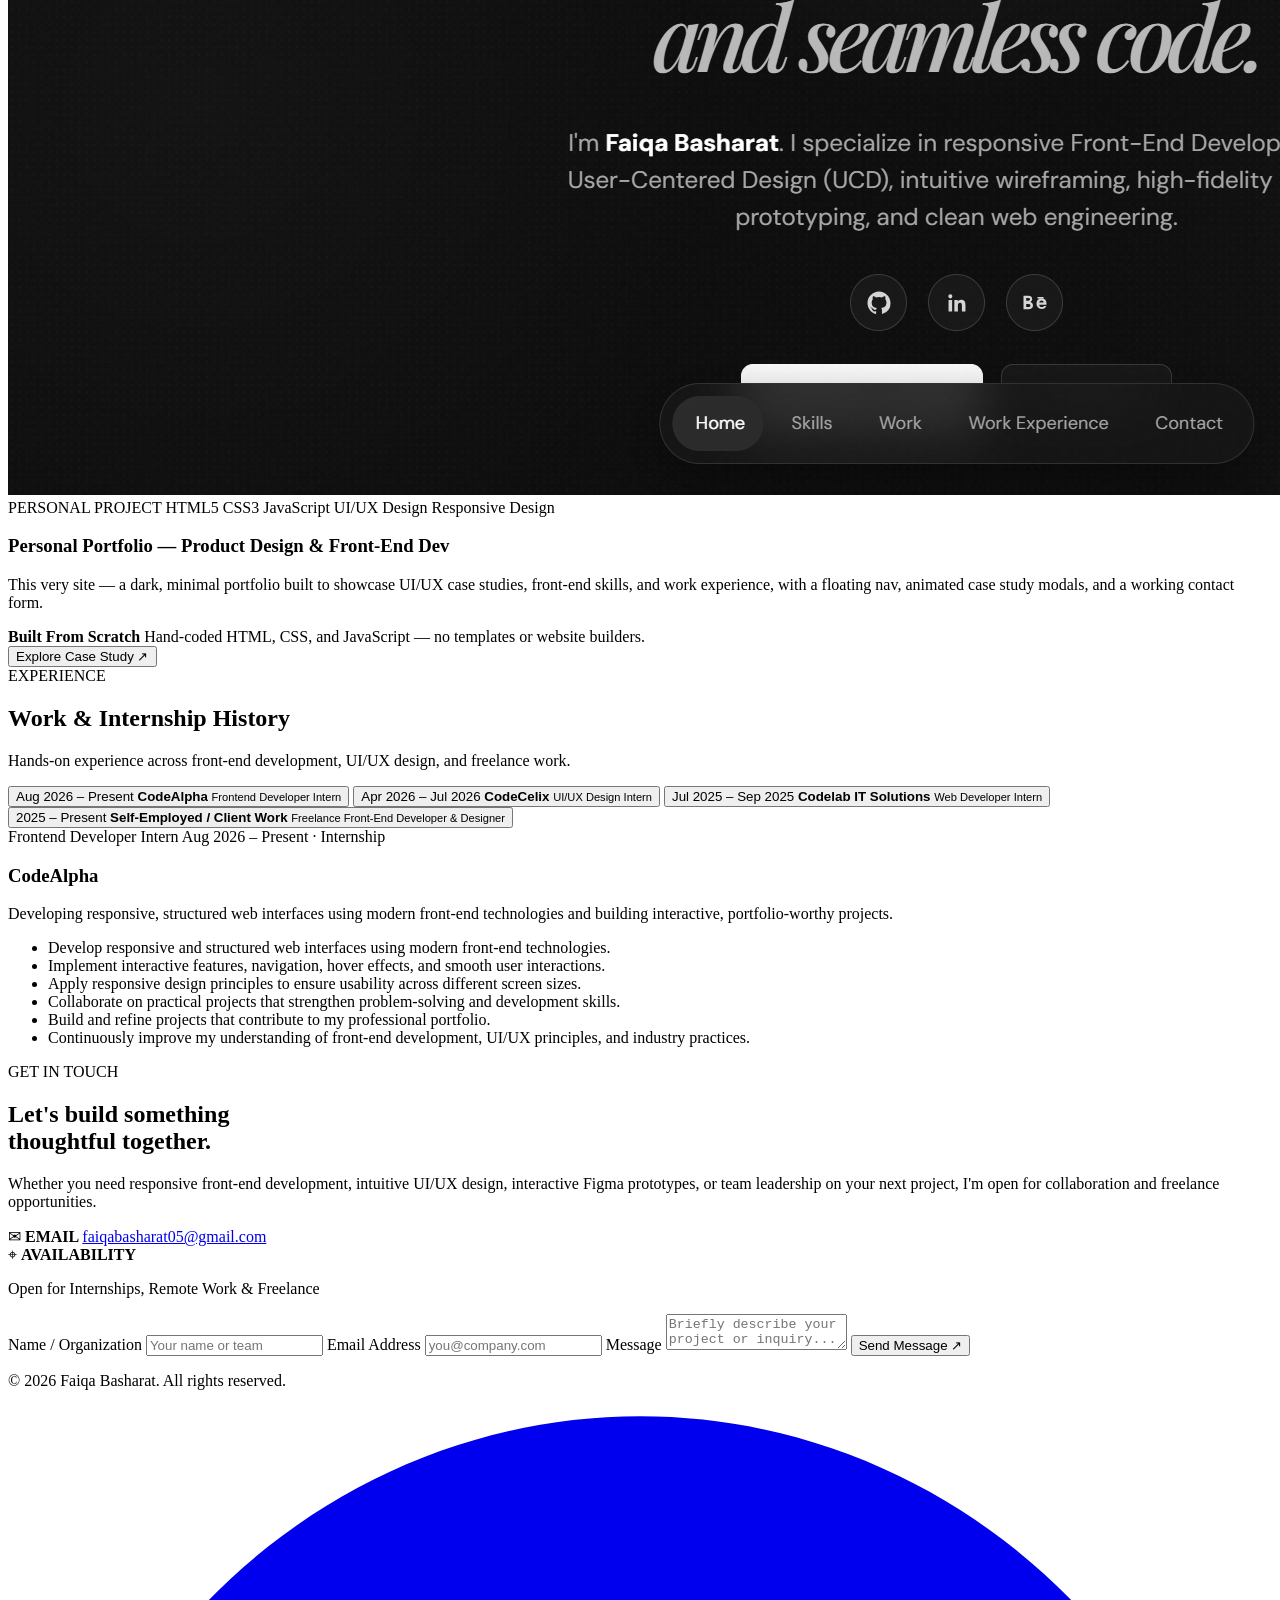
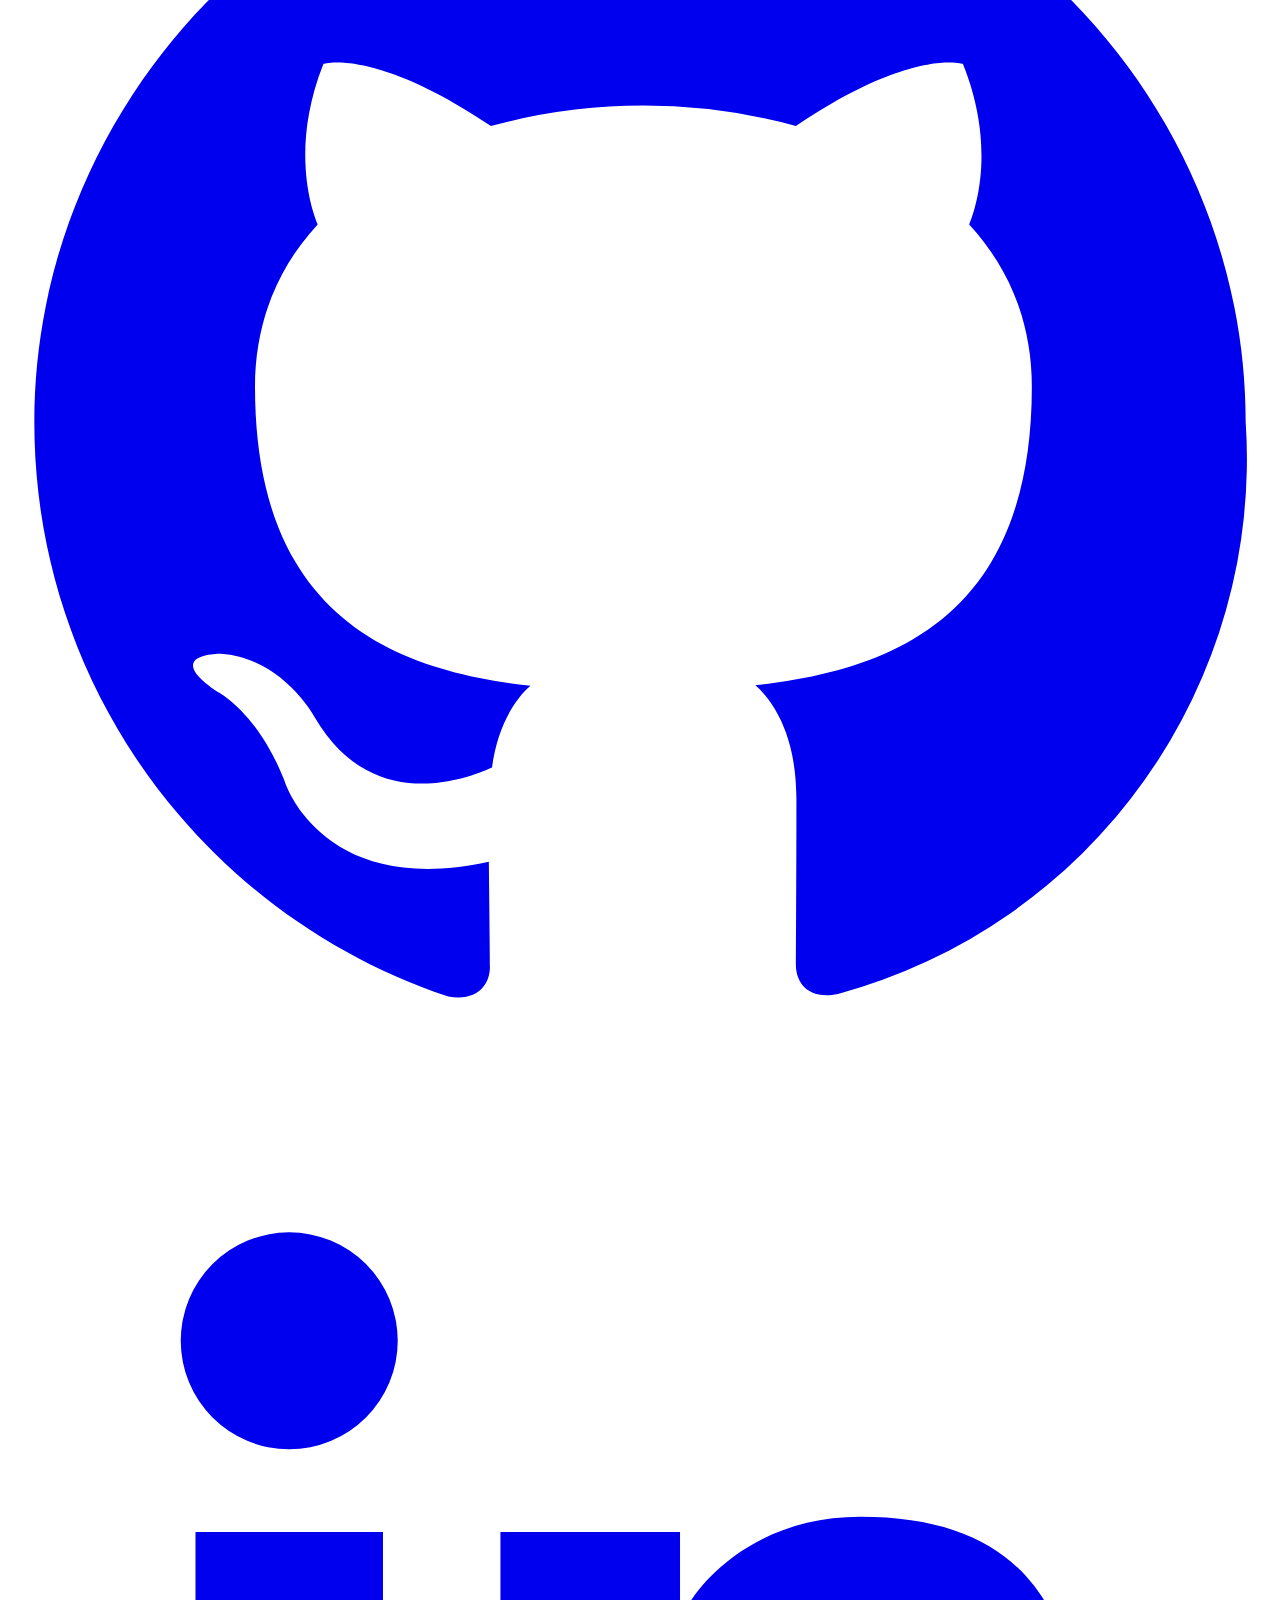
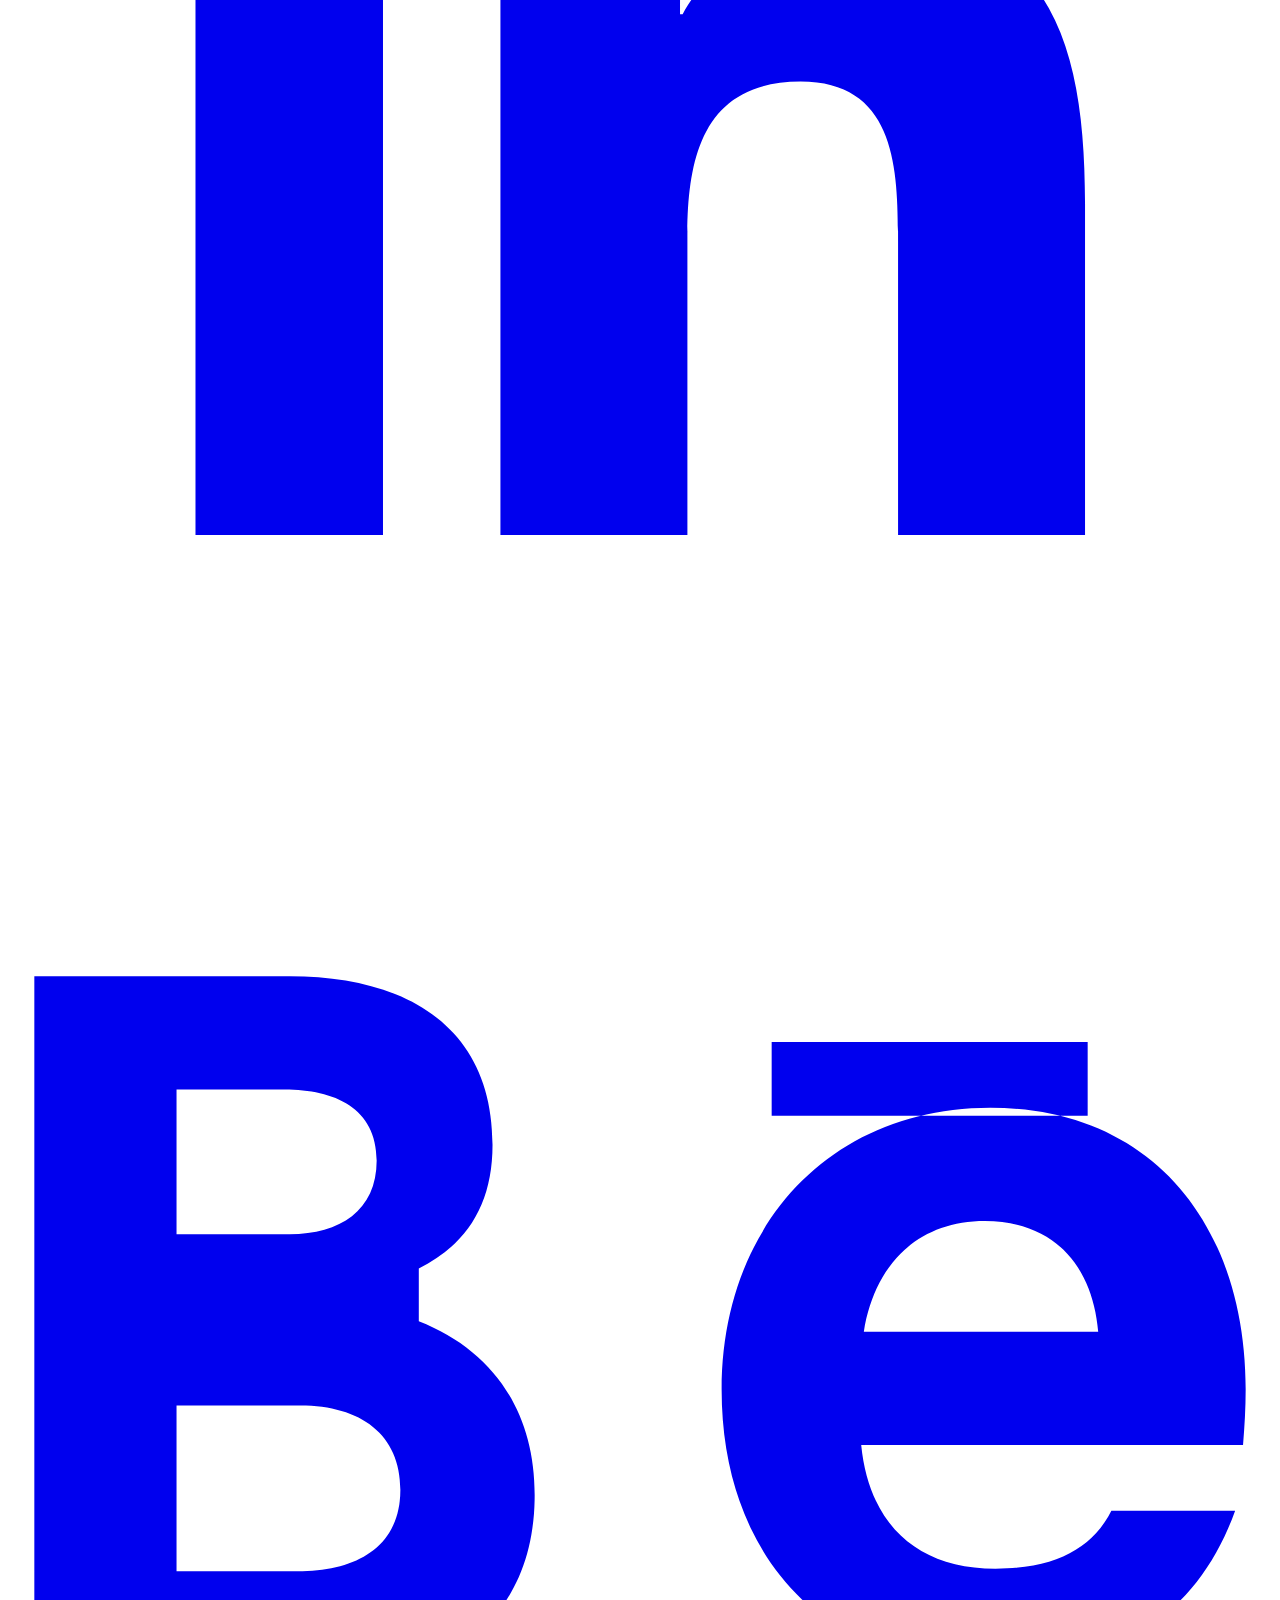
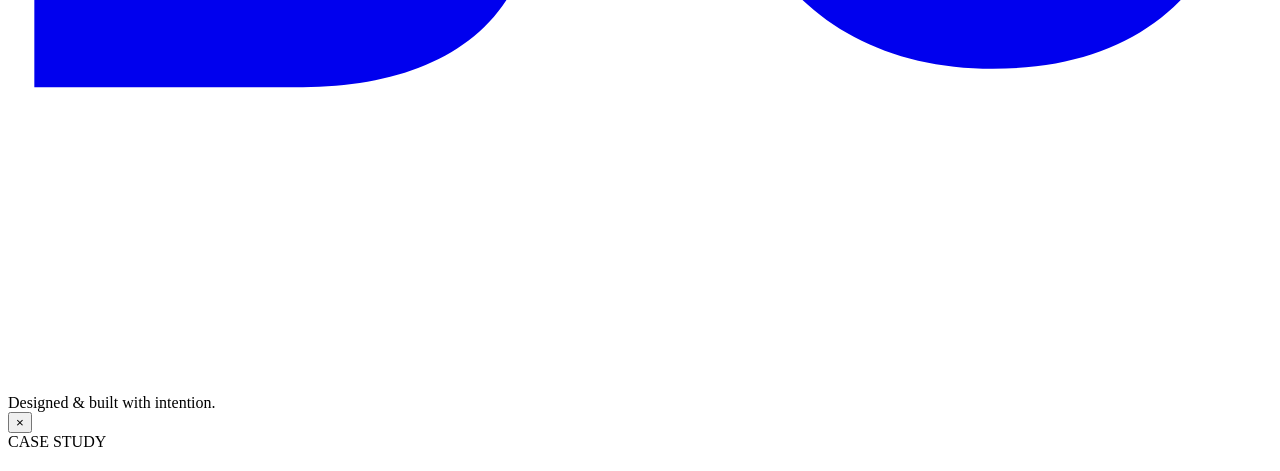
==== commit c6aef67a: "Update index.html" ====
--- a/CodeAlpha_Portfolio/index.html
+++ b/CodeAlpha_Portfolio/index.html
@@ -41,8 +41,8 @@
       <p class="hero-copy">
         I'm <strong>Faiqa Basharat</strong>. I specialize in responsive Front-End Development,
         <br>
-        User-Centered Design (UCD), intuitive wireframing, high-fidelity Figma
-        <br>
+        intuitive UI/UX Design, high-fidelity Figma
+        
         prototyping, and clean web engineering.
       </p>
 
@@ -170,7 +170,7 @@
 
         <button>
           
-          <b>User-Centered Design (UCD)</b>
+          <b>Interaction Design</b>
           
         </button>
 
@@ -213,6 +213,18 @@
         <button>
           
           <b>Team Leadership</b>
+          
+        </button>
+
+         <button>
+          
+          <b>Problem Solving</b>
+          
+        </button>
+ 
+        <button>
+          
+          <b>Critical Thinking</b>
           
         </button>
 
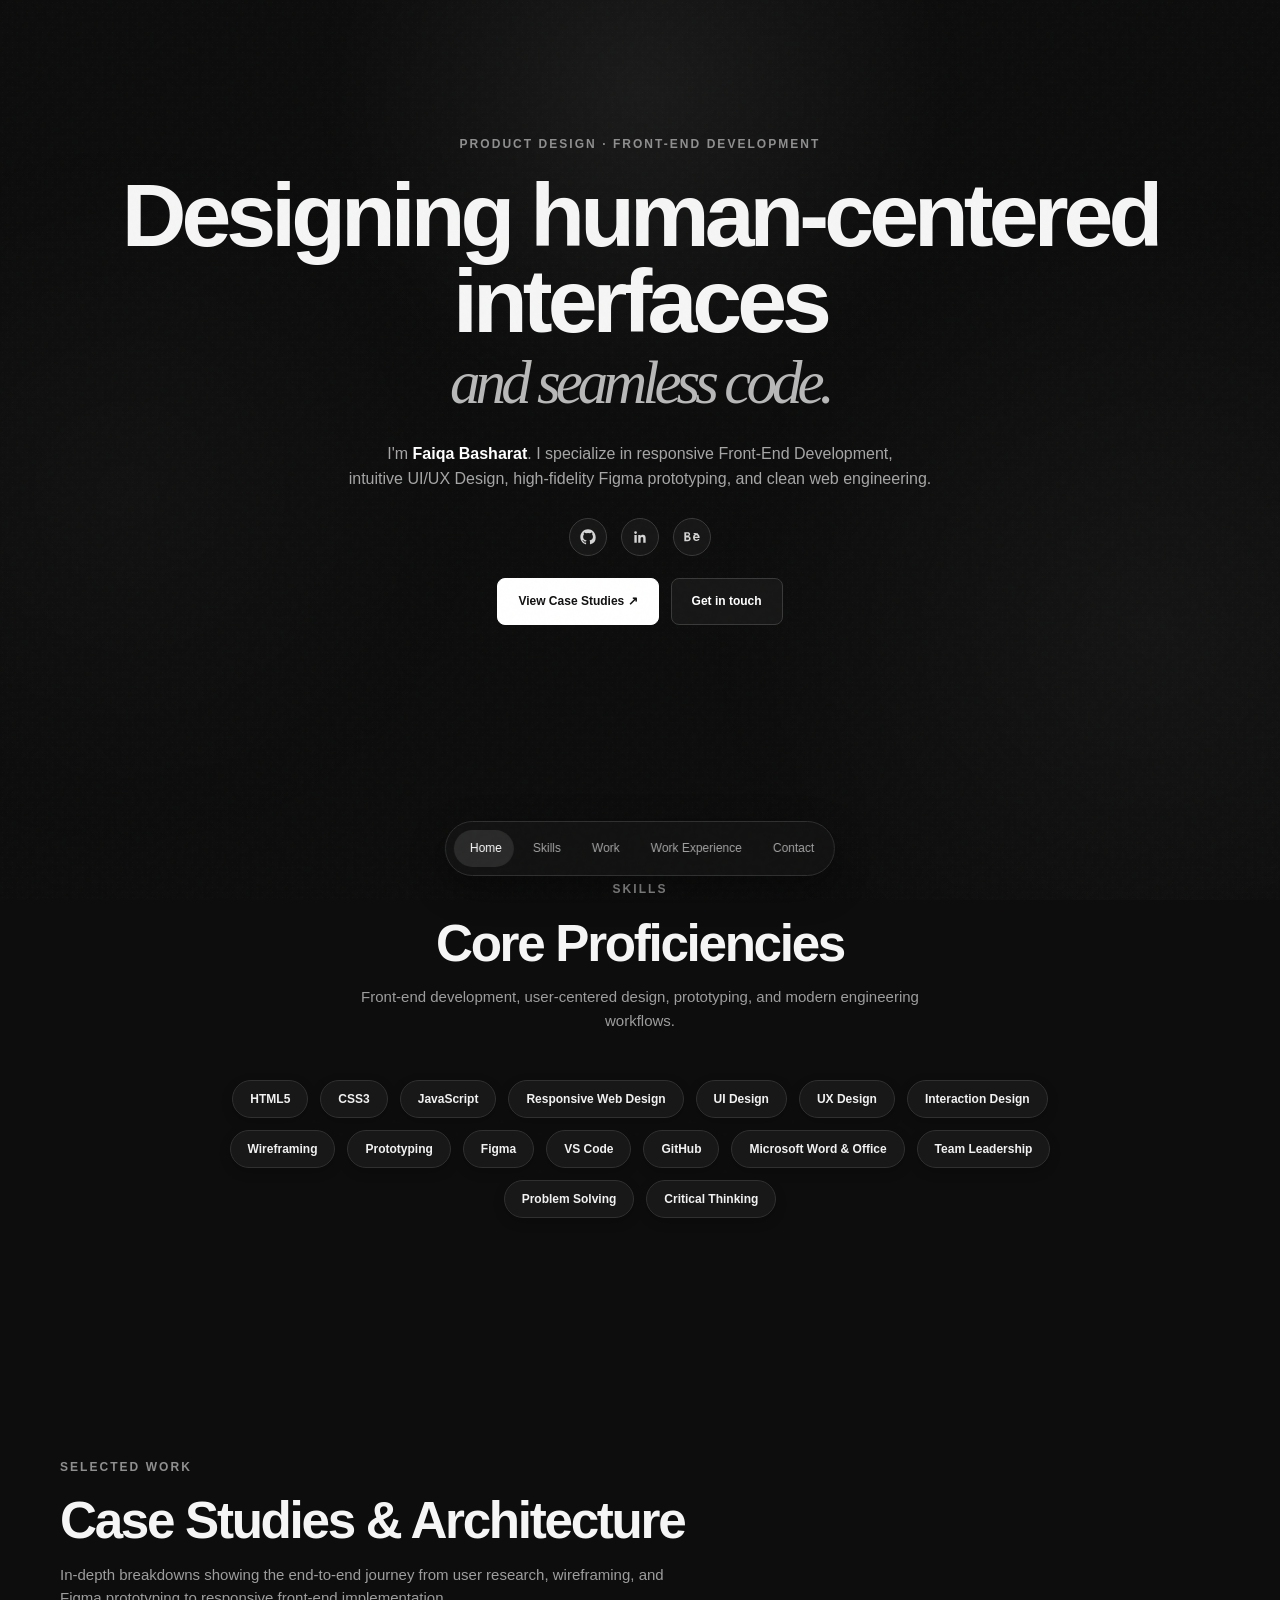
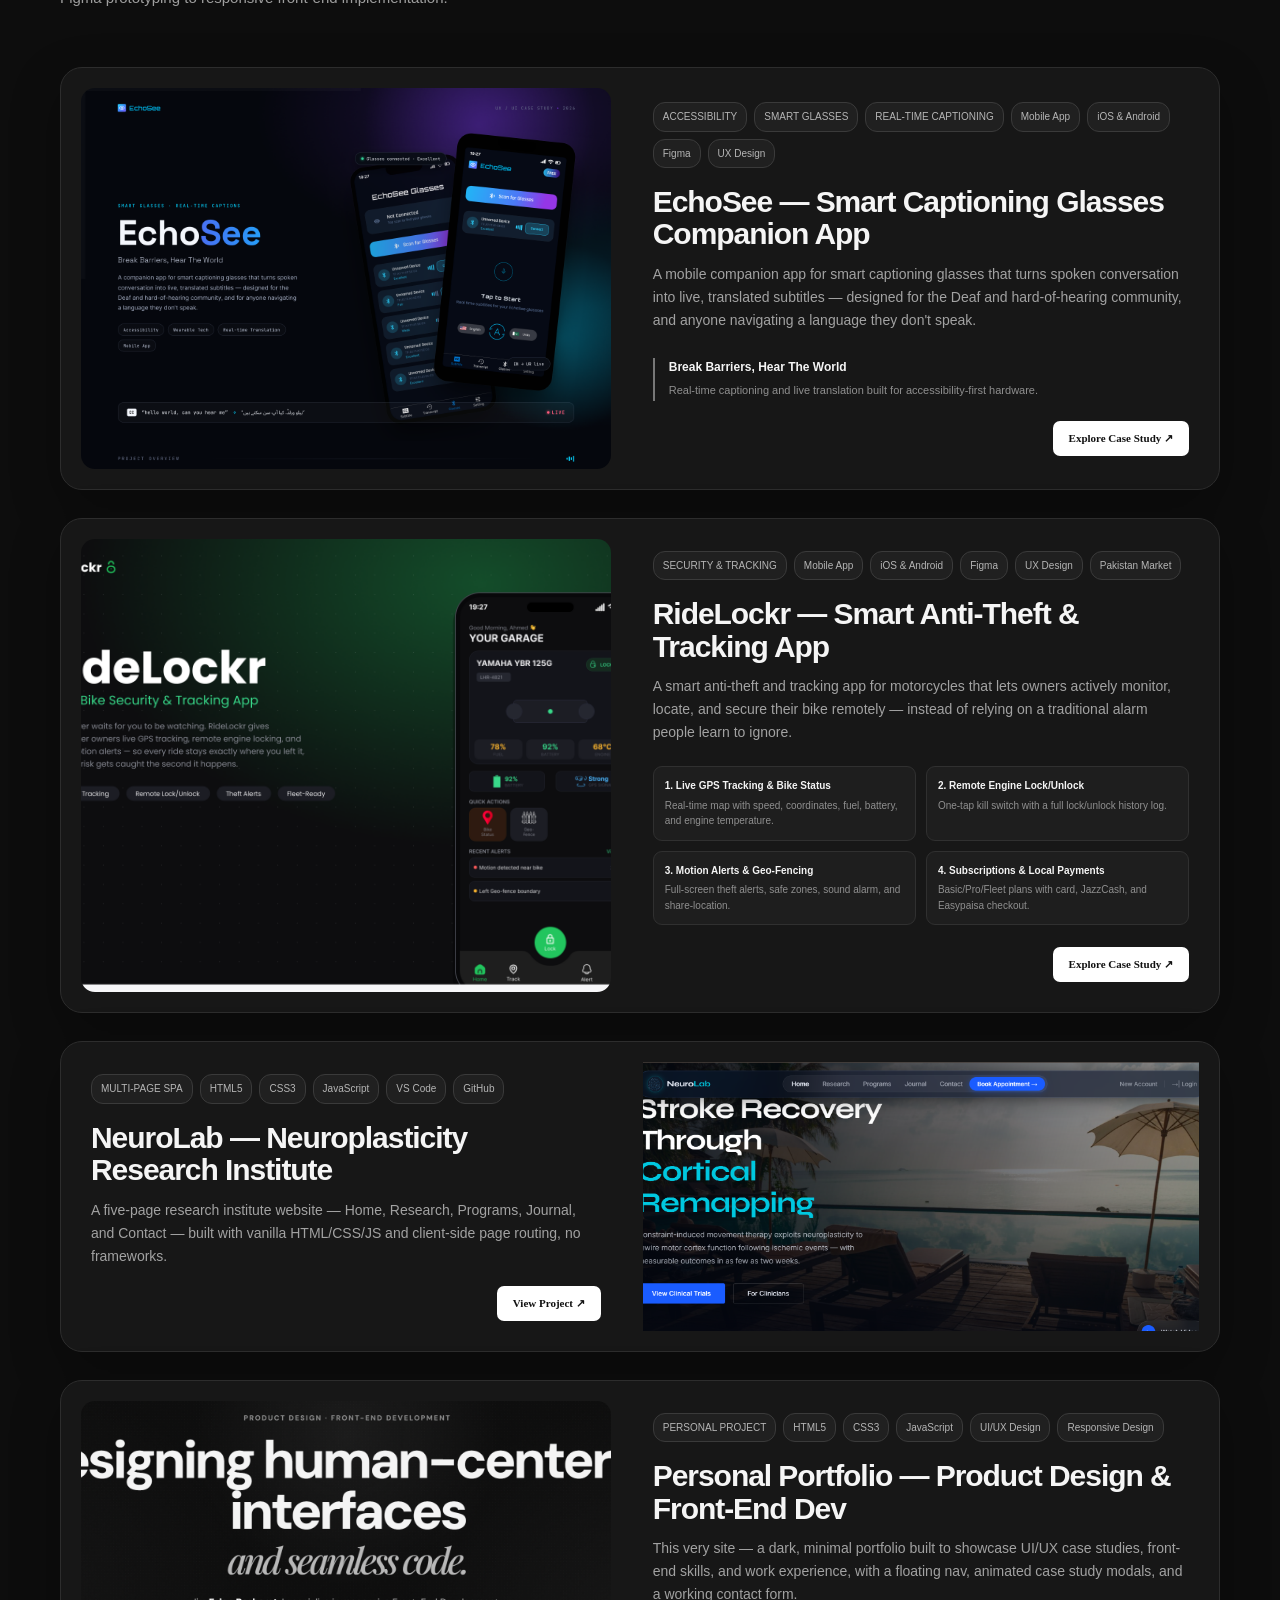
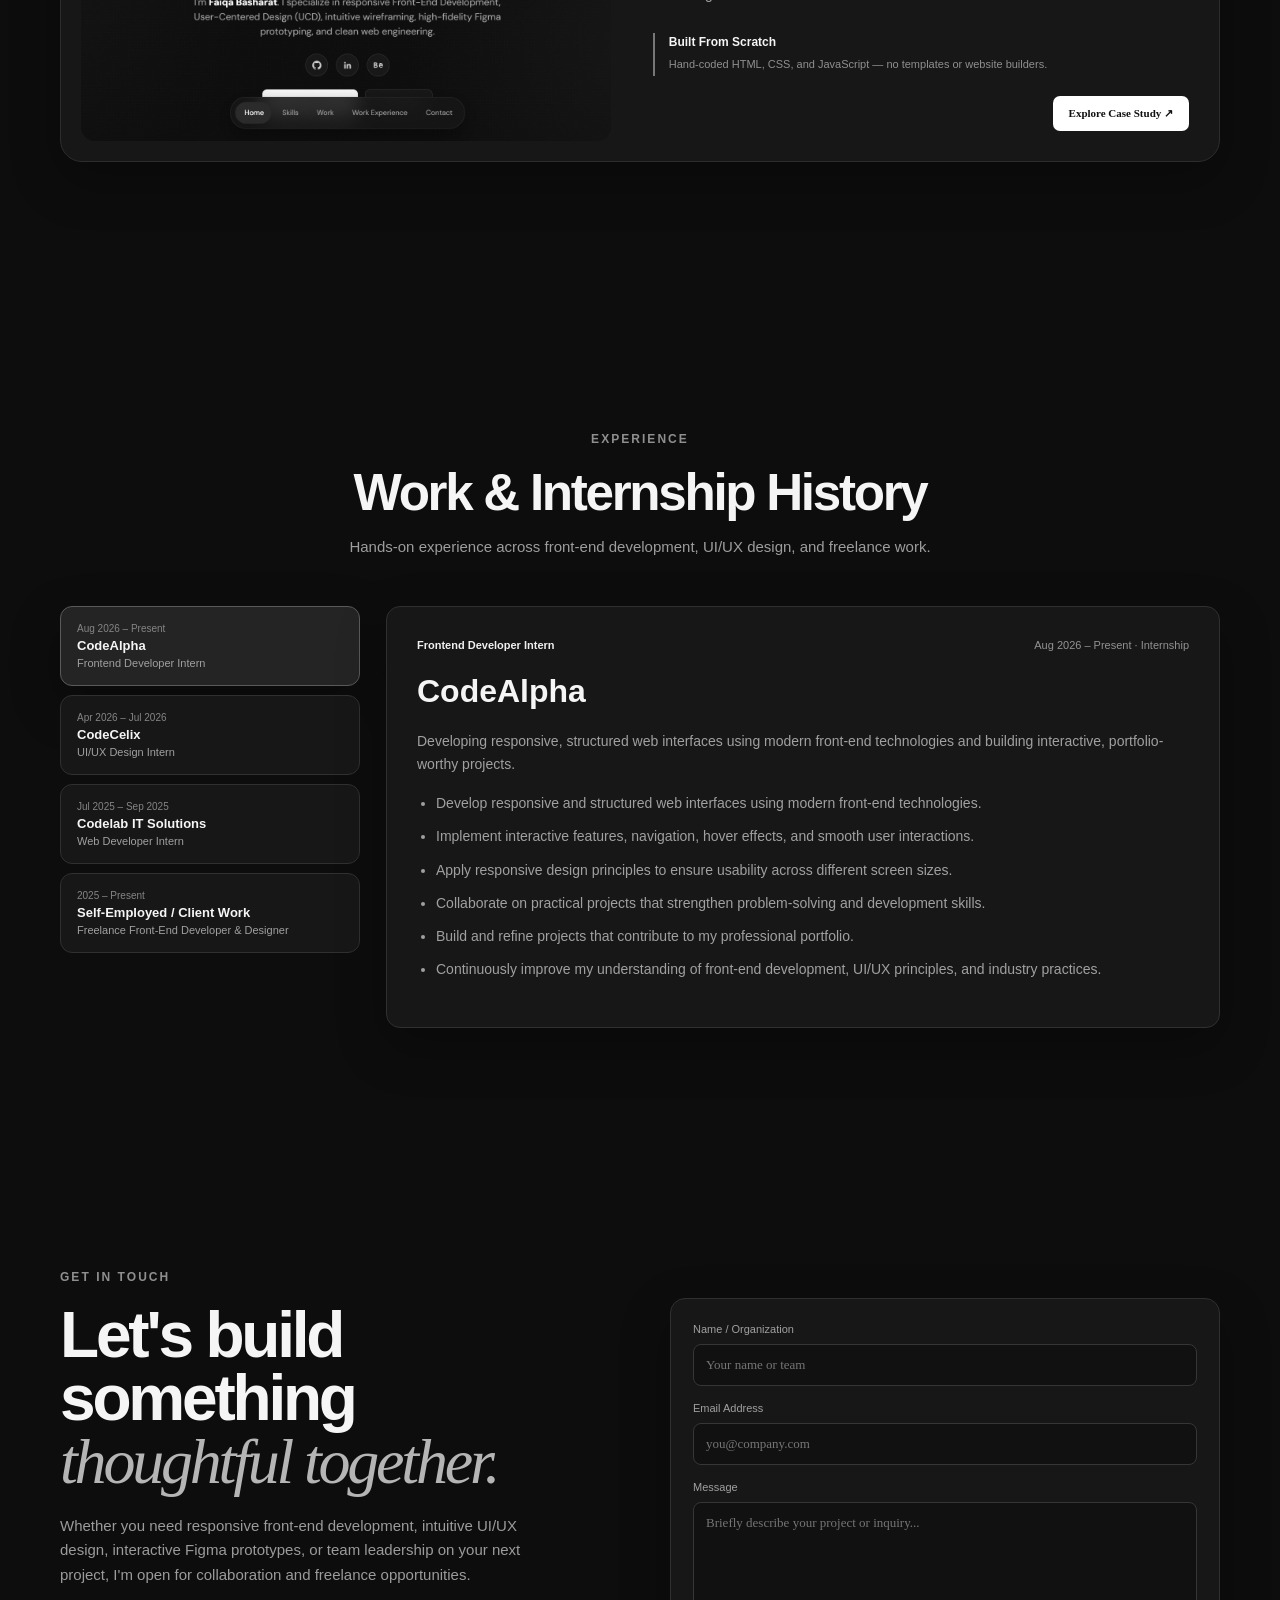
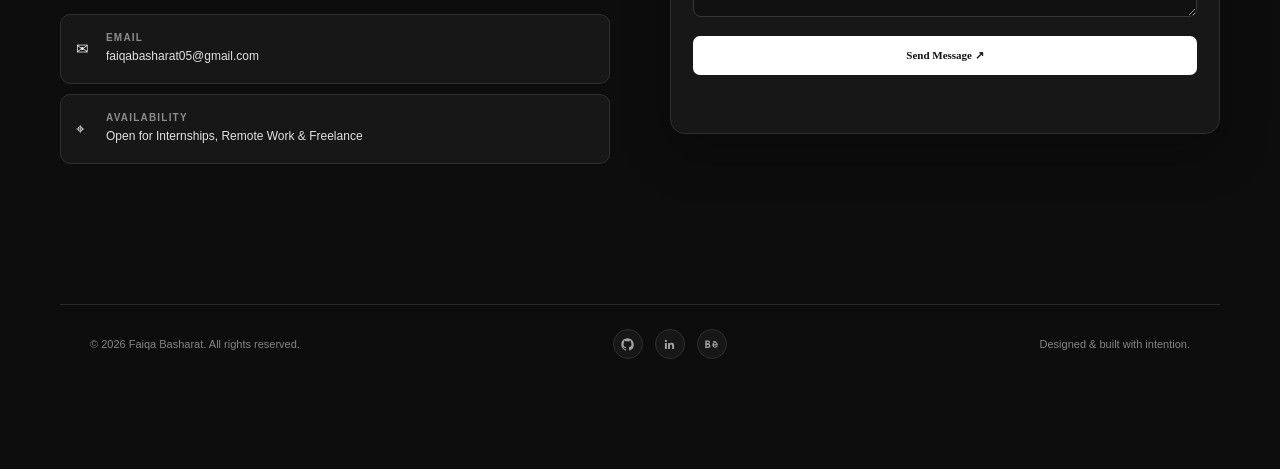
==== commit d16c74fc: "Update index.html" ====
--- a/CodeAlpha_Portfolio/index.html
+++ b/CodeAlpha_Portfolio/index.html
@@ -18,7 +18,7 @@
     rel="stylesheet"
   >
 
-  <link rel="stylesheet" href="portfolio.css">
+  <link rel="stylesheet" href="style.css">
 </head>
 
 <body>
@@ -906,7 +906,7 @@
   </div>
 
 
-  <script src="portfolio.js"></script>
+  <script src="script.js"></script>
 
 </body>
 </html>
--- a/CodeAlpha_Portfolio/style.css
+++ b/CodeAlpha_Portfolio/style.css
@@ -0,0 +1,1297 @@
+* {
+  box-sizing: border-box;
+}
+
+:root {
+  --bg: #0d0d0d;
+  --bg2: #151515;
+  --ink: #f5f5f5;
+  --muted: #a3a3a3;
+  --line: #2b2b2b;
+  --card: rgba(24, 24, 24, 0.88);
+  --shadow: 0 18px 50px rgba(0, 0, 0, 0.28);
+  --radius: 18px;
+}
+
+html {
+  scroll-behavior: smooth;
+}
+
+body {
+  margin: 0;
+  background: var(--bg);
+  color: var(--ink);
+  font-family: "DM Sans", sans-serif;
+  line-height: 1.55;
+}
+
+body::before {
+  content: "";
+  position: fixed;
+  inset: 0;
+  z-index: -2;
+
+  background:
+    radial-gradient(
+      circle at 50% 10%,
+      rgba(255, 255, 255, 0.06),
+      transparent 32%
+    ),
+    radial-gradient(
+      circle at 10% 55%,
+      rgba(255, 255, 255, 0.025),
+      transparent 30%
+    ),
+    radial-gradient(
+      circle at 90% 70%,
+      rgba(255, 255, 255, 0.035),
+      transparent 35%
+    );
+}
+
+body::after {
+  content: "";
+  position: fixed;
+  inset: 0;
+  z-index: -1;
+  opacity: 0.08;
+  pointer-events: none;
+
+  background-image:
+    radial-gradient(
+      rgba(255, 255, 255, 0.3) 0.45px,
+      transparent 0.45px
+    );
+
+  background-size: 5px 5px;
+}
+
+.grain {
+  position: fixed;
+  inset: 0;
+  pointer-events: none;
+  z-index: 20;
+  opacity: 0.035;
+
+  background-image: url("data:image/svg+xml,%3Csvg viewBox='0 0 180 180' xmlns='http://www.w3.org/2000/svg'%3E%3Cfilter id='n'%3E%3CfeTurbulence type='fractalNoise' baseFrequency='.8' numOctaves='4' stitchTiles='stitch'/%3E%3C/filter%3E%3Crect width='100%25' height='100%25' filter='url(%23n)' opacity='.45'/%3E%3C/svg%3E");
+}
+
+main {
+  overflow: hidden;
+}
+
+.section {
+  max-width: 1240px;
+  margin: auto;
+  padding: 120px 40px;
+  position: relative;
+}
+
+
+/* =========================
+   HERO
+========================= */
+
+.hero {
+  min-height: 760px;
+
+  display: flex;
+  flex-direction: column;
+  align-items: center;
+  justify-content: center;
+
+  text-align: center;
+
+  padding-top: 120px;
+}
+
+.eyebrow {
+  font-size: 12px;
+  letter-spacing: 0.17em;
+  font-weight: 700;
+  color: #8f8f8f;
+  margin-bottom: 18px;
+  text-transform: uppercase;
+}
+
+.hero h1 {
+  font-size: clamp(56px, 7vw, 96px);
+  line-height: 0.96;
+  letter-spacing: -0.055em;
+  margin: 0;
+  font-weight: 700;
+}
+
+.hero h1 span {
+  display: block;
+
+  font-family: "Playfair Display", serif;
+  font-style: italic;
+  font-weight: 500;
+
+  color: #b8b8b8;
+
+  font-size: 0.68em;
+
+  margin-top: 10px;
+}
+
+.hero-copy {
+  font-size: 16px;
+  color: #a6a6a6;
+  margin: 30px 0 26px;
+  max-width: 650px;
+}
+
+.hero-copy strong {
+  color: #ffffff;
+}
+
+/* Social icons above hero actions */
+
+.social-icons {
+  display: flex;
+  align-items: center;
+  justify-content: center;
+  gap: 14px;
+
+  margin-bottom: 22px;
+}
+
+.social-icons a {
+  display: flex;
+  align-items: center;
+  justify-content: center;
+
+  width: 38px;
+  height: 38px;
+
+  border-radius: 50%;
+
+  border: 1px solid #3a3a3a;
+  background: #171717;
+
+  color: #d5d5d5;
+
+  transition: 0.25s ease;
+}
+
+.social-icons a svg {
+  width: 16px;
+  height: 16px;
+}
+
+.social-icons a:hover {
+  background: #ffffff;
+  color: #111111;
+  border-color: #ffffff;
+  transform: translateY(-2px);
+}
+
+.hero-actions {
+  display: flex;
+  gap: 12px;
+}
+
+.btn {
+  padding: 13px 20px;
+
+  border-radius: 8px;
+
+  text-decoration: none;
+
+  font-size: 12px;
+  font-weight: 700;
+
+  border: 1px solid #3a3a3a;
+
+  transition: 0.25s ease;
+}
+
+.btn.dark {
+  background: #ffffff;
+  color: #111111;
+  border-color: #ffffff;
+}
+
+.btn.light {
+  background: #171717;
+  color: #ffffff;
+}
+
+.btn.dark:hover {
+  background: #dedede;
+  border-color: #dedede;
+}
+
+.btn.light:hover {
+  background: #242424;
+  border-color: #505050;
+}
+
+.btn:hover {
+  transform: translateY(-2px);
+}
+
+
+/* =========================
+   FLOATING NAV
+========================= */
+
+.floating-nav {
+  position: fixed;
+  z-index: 15;
+
+  bottom: 24px;
+  left: 50%;
+
+  transform: translateX(-50%);
+
+  display: flex;
+  align-items: center;
+
+  gap: 3px;
+
+  padding: 8px;
+
+  border: 1px solid #303030;
+  border-radius: 30px;
+
+  background: rgba(20, 20, 20, 0.88);
+
+  backdrop-filter: blur(16px);
+
+  box-shadow:
+    0 12px 35px rgba(0, 0, 0, 0.4);
+}
+
+.nav-link {
+  font-size: 12px;
+
+  color: #a3a3a3;
+
+  text-decoration: none;
+
+  padding: 9px 12px;
+
+  border-radius: 22px;
+
+  white-space: nowrap;
+
+  transition: 0.25s ease;
+}
+
+.nav-link.active,
+.nav-link:hover {
+  background: #2a2a2a;
+  color: #ffffff;
+}
+
+.nav-link span {
+  margin-left: 4px;
+}
+
+.floating-nav button {
+  border: 0;
+  background: transparent;
+
+  color: #b0b0b0;
+
+  padding: 9px 11px;
+
+  border-radius: 50%;
+
+  cursor: pointer;
+}
+
+
+/* =========================
+   SECTION HEADERS
+========================= */
+
+.section-head {
+  display: flex;
+
+  justify-content: space-between;
+  align-items: flex-end;
+
+  gap: 35px;
+
+  margin-bottom: 42px;
+}
+
+.section-head.centered {
+  display: block;
+
+  text-align: center;
+
+  max-width: 680px;
+
+  margin:
+    0 auto 48px;
+}
+
+.section-head h2 {
+  font-size: clamp(40px, 4vw, 56px);
+
+  line-height: 1.05;
+
+  letter-spacing: -0.045em;
+
+  margin: 0 0 15px;
+}
+
+.section-head p {
+  font-size: 15px;
+
+  color: #9d9d9d;
+
+  max-width: 620px;
+}
+
+.centered p {
+  margin: 0 auto;
+}
+
+
+/* =========================
+   SKILLS
+========================= */
+
+.skill-cloud {
+  display: flex;
+
+  flex-wrap: wrap;
+
+  justify-content: center;
+
+  gap: 12px;
+
+  max-width: 900px;
+
+  margin: auto;
+}
+
+.skill-cloud button {
+  background: #181818;
+
+  border: 1px solid #303030;
+
+  box-shadow:
+    0 4px 12px rgba(0, 0, 0, 0.2);
+
+  border-radius: 25px;
+
+  padding: 11px 17px;
+
+  display: flex;
+
+  align-items: center;
+
+  gap: 8px;
+
+  color: #f1f1f1;
+
+  cursor: default;
+
+  transition: 0.25s ease;
+}
+
+.skill-cloud button:hover {
+  background: #242424;
+  border-color: #4a4a4a;
+  transform: translateY(-2px);
+}
+
+.skill-cloud b {
+  font-size: 12px;
+}
+
+.skill-cloud small {
+  font-size: 10px;
+  color: #888888;
+}
+
+
+/* =========================
+   FILTERS
+========================= */
+
+.filters {
+  display: flex;
+
+  flex-wrap: wrap;
+
+  gap: 8px;
+
+  justify-content: flex-end;
+}
+
+.filter {
+  border: 1px solid #353535;
+
+  background: #181818;
+
+  padding: 9px 13px;
+
+  border-radius: 20px;
+
+  font:
+    500 11px "DM Sans";
+
+  cursor: pointer;
+
+  color: #a5a5a5;
+
+  transition: 0.25s ease;
+}
+
+.filter.active,
+.filter:hover {
+  background: #ffffff;
+  color: #111111;
+
+  border-color: #ffffff;
+}
+
+
+/* =========================
+   CASE STUDIES
+========================= */
+
+.case-card {
+  display: grid;
+
+  grid-template-columns:
+    1fr
+    1.05fr;
+
+  gap: 32px;
+
+  background: #171717;
+
+  border: 1px solid #2d2d2d;
+
+  border-radius: 22px;
+
+  padding: 20px;
+
+  margin: 28px 0;
+
+  box-shadow: var(--shadow);
+
+  transition: 0.3s ease;
+}
+
+.case-card:hover {
+  transform: translateY(-3px);
+  border-color: #484848;
+}
+
+.case-card.reverse {
+  grid-template-columns:
+    1fr
+    1.05fr;
+}
+
+.case-card.reverse .case-image {
+  order: 0;
+}
+
+.case-image {
+  border-radius: 14px;
+
+  overflow: hidden;
+
+  background: #222222;
+}
+
+.case-image img,
+.mini-preview img {
+  width: 100%;
+  height: 100%;
+
+  object-fit: cover;
+
+  display: block;
+}
+
+.case-info {
+  padding: 12px 10px 10px;
+
+  display: flex;
+
+  flex-direction: column;
+
+  justify-content: center;
+}
+
+.tag-row {
+  display: flex;
+
+  gap: 7px;
+
+  flex-wrap: wrap;
+
+  margin-bottom: 18px;
+}
+
+.tag-row span {
+  font-size: 10px;
+
+  padding: 6px 9px;
+
+  border: 1px solid #3a3a3a;
+
+  border-radius: 12px;
+
+  color: #b5b5b5;
+
+  background: #202020;
+}
+
+.case-info h3 {
+  font-size: 30px;
+
+  line-height: 1.08;
+
+  letter-spacing: -0.035em;
+
+  margin: 0 0 12px;
+}
+
+.case-info p {
+  font-size: 14px;
+
+  line-height: 1.65;
+
+  color: #a2a2a2;
+
+  margin: 0 0 18px;
+}
+
+.impact {
+  border-left: 2px solid #777777;
+
+  padding-left: 14px;
+
+  margin: 8px 0 20px;
+}
+
+.impact b {
+  display: block;
+
+  font-size: 12px;
+}
+
+.impact span {
+  font-size: 11px;
+
+  color: #8f8f8f;
+}
+
+.steps {
+  display: grid;
+
+  grid-template-columns: 1fr 1fr;
+
+  gap: 10px;
+
+  margin: 4px 0 22px;
+}
+
+.steps div {
+  border: 1px solid #303030;
+
+  background: #1e1e1e;
+
+  padding: 11px;
+
+  border-radius: 9px;
+
+  transition: 0.25s ease;
+}
+
+.steps div:hover {
+  background: #262626;
+  border-color: #454545;
+}
+
+.steps b {
+  display: block;
+
+  font-size: 10px;
+}
+
+.steps span {
+  display: block;
+
+  font-size: 10px;
+
+  color: #8f8f8f;
+
+  margin-top: 4px;
+}
+
+.case-btn {
+  align-self: flex-end;
+
+  background: #ffffff;
+
+  color: #111111;
+
+  border: 0;
+
+  border-radius: 7px;
+
+  padding: 11px 16px;
+
+  font:
+    700 11px "DM Sans";
+
+  cursor: pointer;
+
+  transition: 0.25s ease;
+}
+
+.case-btn:hover {
+  background: #dedede;
+}
+
+
+/* =========================
+   EXPERIENCE
+========================= */
+
+.experience-grid {
+  display: grid;
+
+  grid-template-columns:
+    300px
+    1fr;
+
+  gap: 26px;
+}
+
+.timeline {
+  display: flex;
+
+  flex-direction: column;
+
+  gap: 9px;
+}
+
+.job {
+  border: 1px solid #303030;
+
+  background: #171717;
+
+  border-radius: 12px;
+
+  text-align: left;
+
+  padding: 16px;
+
+  cursor: pointer;
+
+  transition: 0.25s ease;
+
+  color: #f5f5f5;
+}
+
+.job:hover {
+  background: #202020;
+  border-color: #484848;
+}
+
+.job.active {
+  box-shadow: var(--shadow);
+
+  background: #242424;
+
+  border-color: #5a5a5a;
+}
+
+.job span,
+.job small,
+.job b {
+  display: block;
+}
+
+.job span {
+  font-size: 10px;
+
+  color: #858585;
+}
+
+.job b {
+  font-size: 13px;
+
+  margin: 4px 0;
+}
+
+.job small {
+  font-size: 11px;
+
+  color: #a0a0a0;
+}
+
+.job-detail {
+  background: #171717;
+
+  border: 1px solid #303030;
+
+  border-radius: 14px;
+
+  padding: 30px;
+
+  box-shadow: var(--shadow);
+}
+
+.detail-top {
+  display: flex;
+
+  justify-content: space-between;
+
+  gap: 20px;
+
+  font-size: 11px;
+
+  color: #929292;
+}
+
+.detail-top span:first-child {
+  color: #f0f0f0;
+
+  font-weight: 700;
+}
+
+.job-detail h3 {
+  font-size: 32px;
+
+  margin: 12px 0;
+}
+
+.job-detail p,
+.job-detail li {
+  font-size: 14px;
+
+  line-height: 1.65;
+
+  color: #a0a0a0;
+}
+
+.job-detail ul {
+  padding-left: 19px;
+}
+
+.job-detail li {
+  margin: 10px 0;
+}
+
+
+/* =========================
+   CONTACT
+========================= */
+
+.contact {
+  display: grid;
+
+  grid-template-columns:
+    1fr
+    1fr;
+
+  gap: 60px;
+
+  align-items: center;
+
+  padding-bottom: 140px;
+}
+
+.contact h2 {
+  font-size: clamp(48px, 5vw, 68px);
+
+  line-height: 0.98;
+
+  letter-spacing: -0.05em;
+
+  margin: 0 0 20px;
+}
+
+.contact h2 span {
+  font-family: "Playfair Display";
+
+  font-style: italic;
+
+  font-weight: 500;
+
+  color: #b5b5b5;
+}
+
+.contact-copy > p {
+  font-size: 15px;
+
+  line-height: 1.65;
+
+  color: #9b9b9b;
+
+  max-width: 500px;
+}
+
+.contact-cards {
+  display: grid;
+
+  gap: 10px;
+
+  margin-top: 26px;
+}
+
+.contact-cards div {
+  background: #171717;
+
+  border: 1px solid #303030;
+
+  border-radius: 10px;
+
+  padding: 15px;
+
+  display: grid;
+
+  grid-template-columns:
+    30px
+    1fr;
+
+  align-items: center;
+
+  transition: 0.25s ease;
+}
+
+.contact-cards div:hover {
+  background: #202020;
+  border-color: #494949;
+}
+
+.contact-cards span {
+  grid-row: span 2;
+
+  font-size: 15px;
+}
+
+.contact-cards b {
+  font-size: 10px;
+
+  color: #8d8d8d;
+
+  letter-spacing: 0.12em;
+}
+
+.contact-cards a,
+.contact-cards p {
+  font-size: 12px;
+
+  color: #e2e2e2;
+
+  text-decoration: none;
+
+  margin: 2px 0;
+}
+
+.contact-form {
+  background: #171717;
+
+  border: 1px solid #303030;
+
+  border-radius: 15px;
+
+  padding: 22px;
+
+  box-shadow: var(--shadow);
+}
+
+.contact-form label {
+  display: block;
+
+  font-size: 11px;
+
+  color: #a0a0a0;
+
+  margin-bottom: 14px;
+}
+
+.contact-form input,
+.contact-form textarea {
+  width: 100%;
+
+  margin-top: 6px;
+
+  border: 1px solid #363636;
+
+  border-radius: 8px;
+
+  background: #111111;
+
+  color: #ffffff;
+
+  padding: 12px;
+
+  font:
+    13px "DM Sans";
+
+  outline: none;
+}
+
+.contact-form input:focus,
+.contact-form textarea:focus {
+  border-color: #777777;
+  background: #151515;
+}
+
+.contact-form textarea {
+  min-height: 115px;
+
+  resize: vertical;
+}
+
+.send {
+  width: 100%;
+
+  border: 0;
+
+  border-radius: 7px;
+
+  background: #ffffff;
+
+  color: #111111;
+
+  padding: 13px;
+
+  font:
+    700 11px "DM Sans";
+
+  cursor: pointer;
+
+  transition: 0.25s ease;
+}
+
+.send:hover {
+  background: #dedede;
+}
+
+.form-note {
+  font-size: 11px;
+
+  color: #8d8d8d;
+
+  text-align: center;
+
+  min-height: 14px;
+}
+
+
+/* =========================
+   FOOTER
+========================= */
+
+footer {
+  border-top: 1px solid #292929;
+
+  max-width: 1160px;
+
+  margin: auto;
+
+  padding:
+    24px
+    30px
+    110px;
+
+  display: flex;
+
+  justify-content: space-between;
+
+  align-items: center;
+
+  color: #858585;
+
+  font-size: 11px;
+}
+
+footer div {
+  display: flex;
+
+  gap: 18px;
+}
+
+footer a {
+  color: inherit;
+
+  text-decoration: none;
+
+  transition: 0.25s ease;
+}
+
+footer a:hover {
+  color: #ffffff;
+}
+
+.footer-socials {
+  display: flex;
+  align-items: center;
+  gap: 12px;
+}
+
+.footer-socials a {
+  display: flex;
+  align-items: center;
+  justify-content: center;
+
+  width: 30px;
+  height: 30px;
+
+  border-radius: 50%;
+
+  border: 1px solid #303030;
+  background: #171717;
+
+  color: #a3a3a3;
+}
+
+.footer-socials a svg {
+  width: 13px;
+  height: 13px;
+}
+
+.footer-socials a:hover {
+  background: #ffffff;
+  color: #111111;
+  border-color: #ffffff;
+}
+
+
+/* =========================
+   MODAL
+========================= */
+
+.modal {
+  position: fixed;
+
+  inset: 0;
+
+  background:
+    rgba(0, 0, 0, 0.72);
+
+  backdrop-filter: blur(8px);
+
+  z-index: 30;
+
+  display: none;
+
+  align-items: center;
+
+  justify-content: center;
+
+  padding: 20px;
+}
+
+.modal.show {
+  display: flex;
+}
+
+.modal-box {
+  max-width: 520px;
+
+  width: 100%;
+
+  max-height: 82vh;
+
+  overflow-y: auto;
+
+  background: #181818;
+
+  border: 1px solid #363636;
+
+  border-radius: 18px;
+
+  padding: 30px 30px 26px;
+
+  position: relative;
+
+  box-shadow:
+    0 30px 100px rgba(0, 0, 0, 0.6);
+}
+
+.modal-close {
+  position: sticky;
+
+  float: right;
+
+  right: 0;
+  top: 0;
+
+  margin: -6px -6px 0 0;
+
+  border: 0;
+
+  background: #202020;
+
+  width: 30px;
+  height: 30px;
+
+  border-radius: 50%;
+
+  font-size: 20px;
+  line-height: 1;
+
+  cursor: pointer;
+
+  color: #a0a0a0;
+
+  transition: 0.25s ease;
+
+  display: flex;
+  align-items: center;
+  justify-content: center;
+}
+
+.modal-close:hover {
+  background: #2a2a2a;
+  color: #ffffff;
+}
+
+.modal-box h2 {
+  font-size: 26px;
+
+  line-height: 1.15;
+
+  margin: 4px 0 10px;
+
+  clear: both;
+}
+
+.modal-box p {
+  font-size: 13px;
+
+  line-height: 1.6;
+
+  color: #a2a2a2;
+}
+
+.modal-body-item {
+  border: 1px solid #303030;
+
+  background: #202020;
+
+  border-radius: 10px;
+
+  padding: 11px 13px;
+
+  margin-top: 8px;
+
+  font-size: 12px;
+
+  line-height: 1.5;
+
+  color: #c2c2c2;
+}
+
+
+/* =========================
+   RESPONSIVE
+========================= */
+
+@media (max-width: 800px) {
+
+  .section {
+    padding: 85px 22px;
+  }
+
+  .hero {
+    min-height: 680px;
+
+    padding-top: 70px;
+  }
+
+  .hero h1 {
+    font-size: clamp(48px, 13vw, 70px);
+  }
+
+  .hero-copy {
+    font-size: 14px;
+  }
+
+  .hero-copy br {
+    display: none;
+  }
+
+  .floating-nav {
+    bottom: 12px;
+
+    max-width:
+      calc(100% - 20px);
+
+    overflow-x: auto;
+  }
+
+  .nav-link {
+    padding:
+      8px
+      10px;
+  }
+
+  .nav-link span {
+    display: none;
+  }
+
+  .section-head {
+    display: block;
+  }
+
+  .section-head p {
+    font-size: 14px;
+  }
+
+  .filters {
+    justify-content: flex-start;
+
+    margin-top: 20px;
+  }
+
+  .case-card,
+  .case-card.reverse,
+  .compact {
+    grid-template-columns: 1fr;
+  }
+
+  .case-image {
+    height: 260px;
+  }
+
+  .mini-preview {
+    height: 220px;
+  }
+
+  .steps {
+    grid-template-columns: 1fr;
+  }
+
+  .experience-grid,
+  .contact {
+    grid-template-columns: 1fr;
+  }
+
+  .contact h2 {
+    font-size: 48px;
+  }
+
+  footer {
+    flex-direction: column;
+
+    gap: 14px;
+
+    text-align: center;
+
+    align-items: center;
+
+    padding-bottom: 90px;
+  }
+
+}
